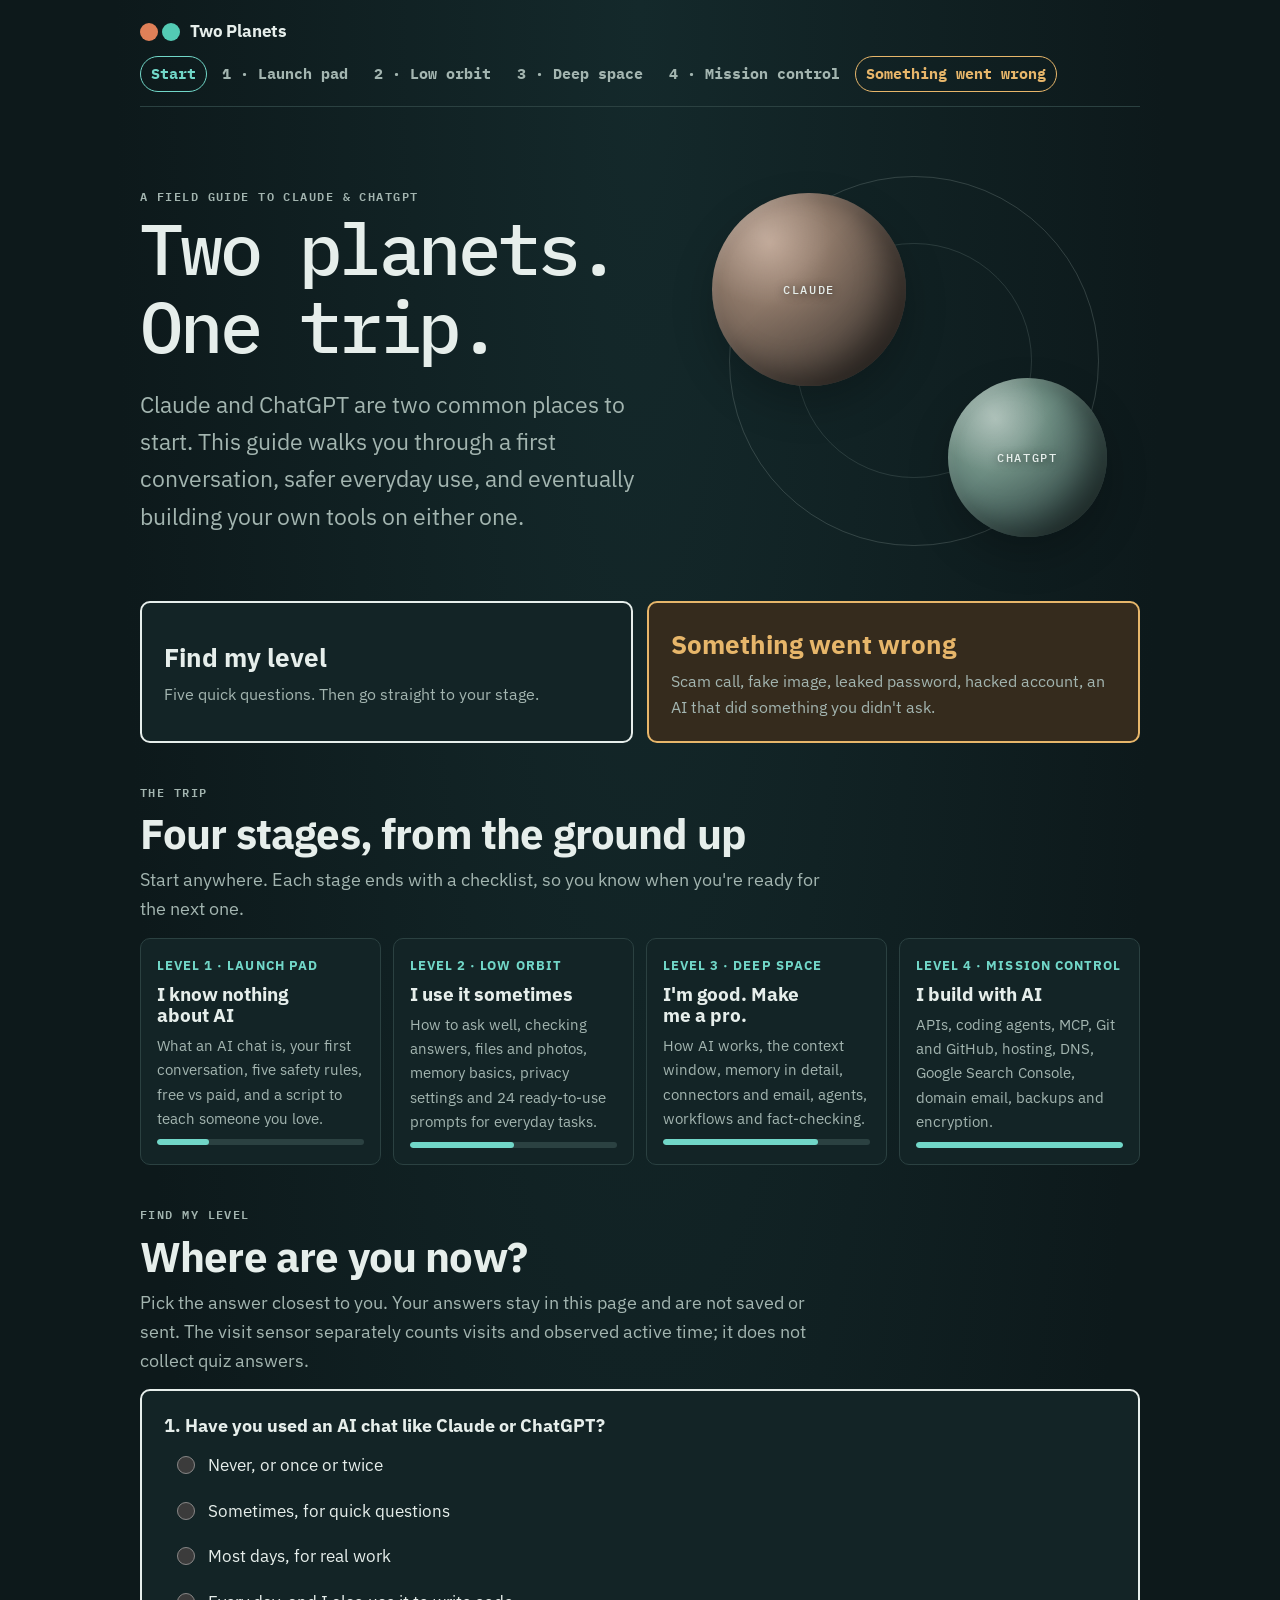
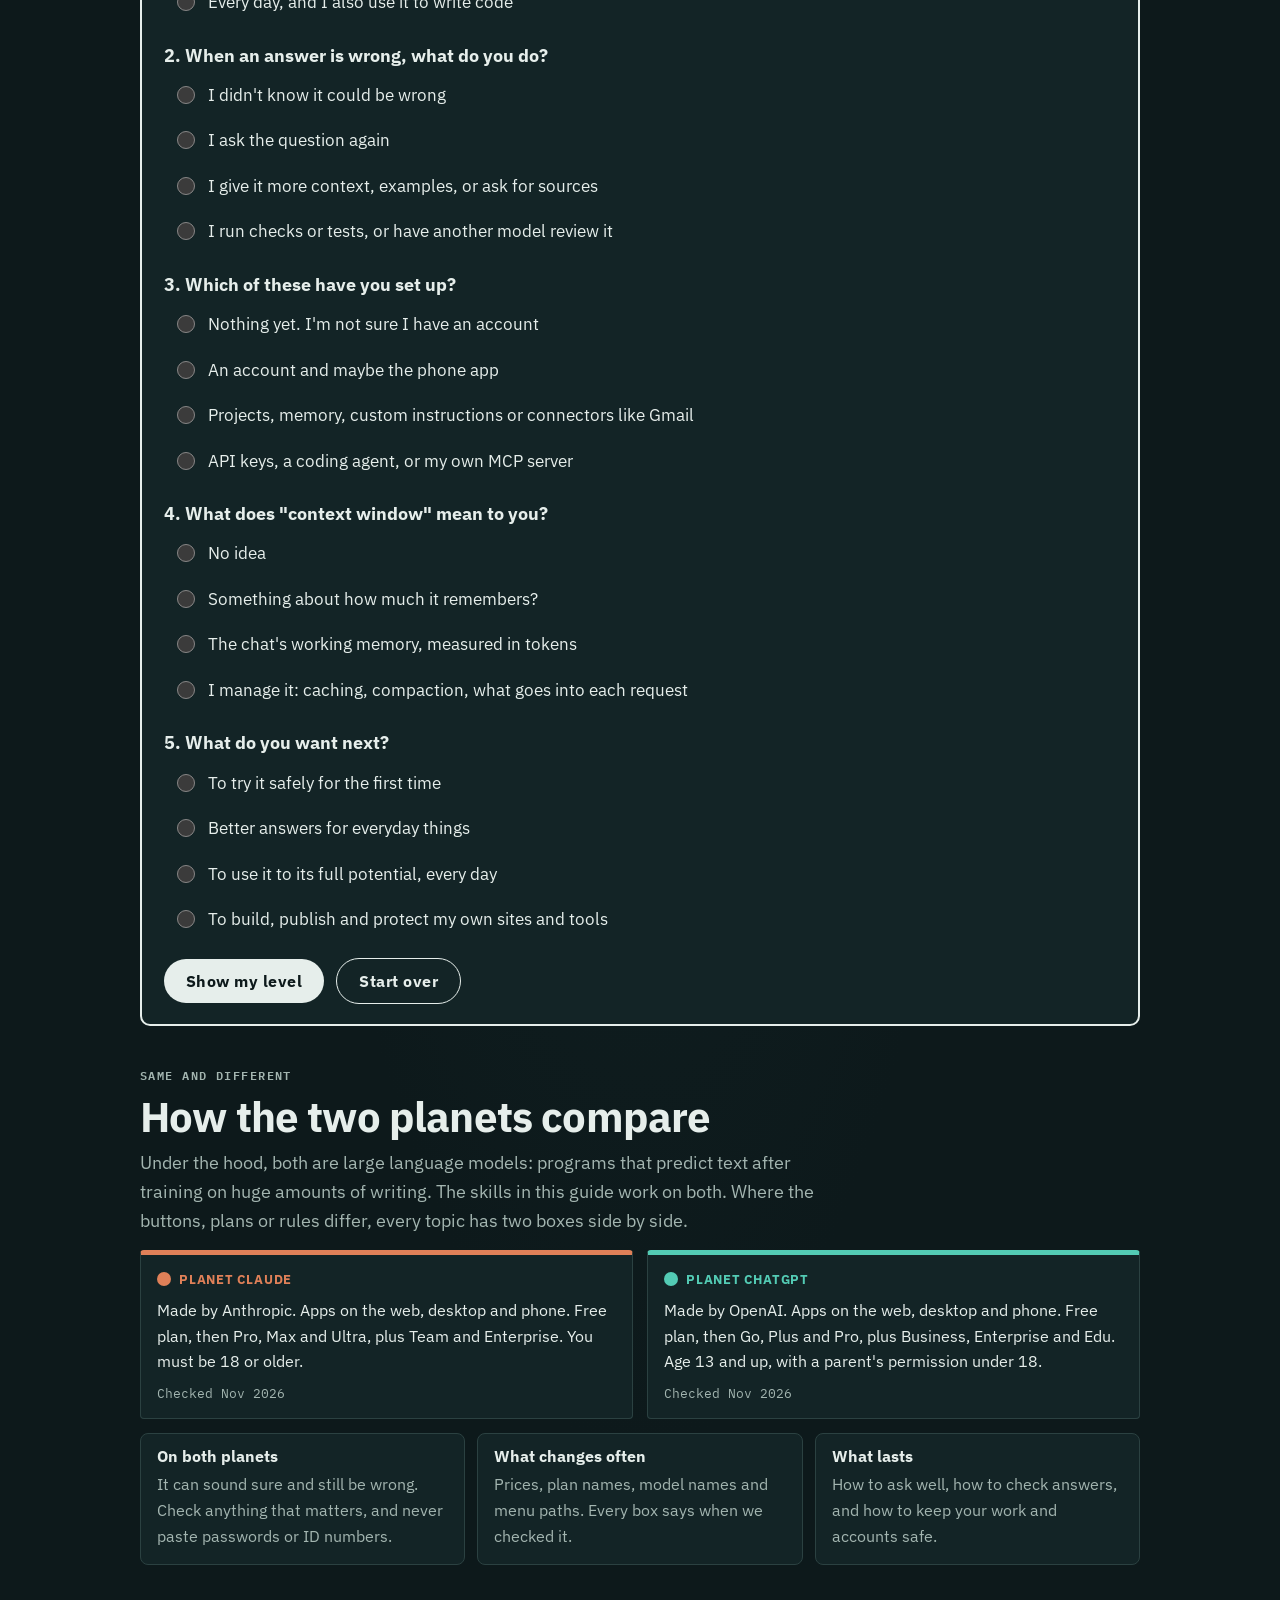
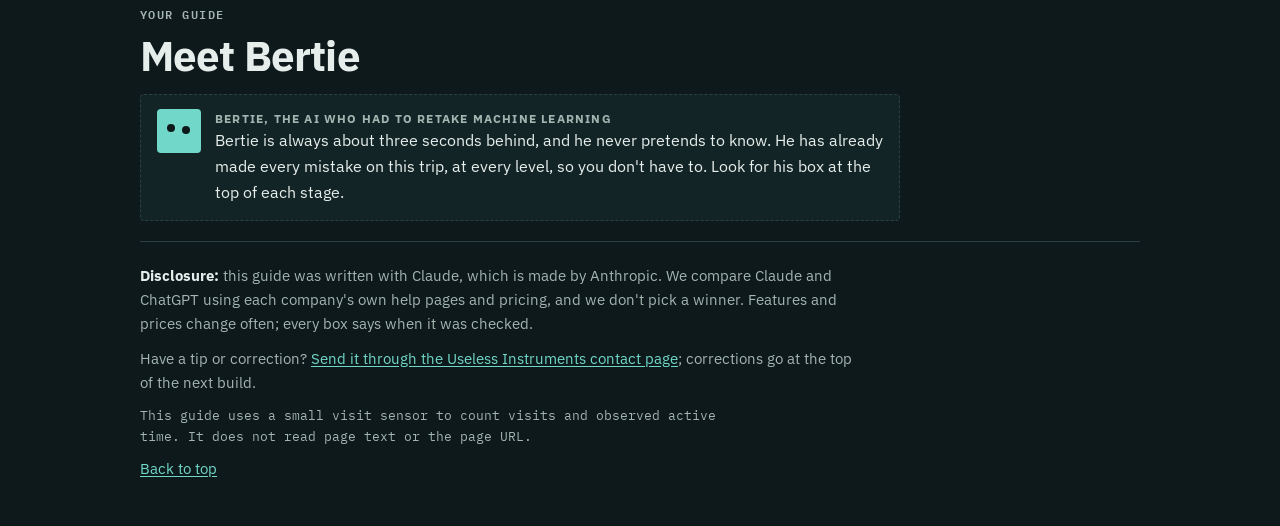
==== index.html @ 4b5ba9e8 "Refine Two Planets hero illustration" ====
<!doctype html>
<html lang="en">
<head>
<meta charset="utf-8">
<meta name="viewport" content="width=device-width,initial-scale=1,viewport-fit=cover">
<meta name="description" content="A calm, practical field guide to using Claude and ChatGPT safely, from your first conversation to building with AI.">
<title>Two Planets</title>

<link rel="preconnect" href="https://fonts.googleapis.com">
<link rel="stylesheet" href="https://fonts.googleapis.com/css2?family=IBM+Plex+Mono:wght@400;500;600;700&family=IBM+Plex+Sans:wght@400;500;600;700&display=swap">
<link rel="stylesheet" href="guide.css">
<style>
/* Hub: the two planets as the hero, then the quiz, the four stages and the help door. */
.sky{position:relative;display:grid;grid-template-columns:minmax(0,1.15fr) minmax(0,1fr);gap:28px;align-items:center;padding-block:44px 30px}
.sky h1{font-family:var(--font-mono);font-size:clamp(38px,7vw,72px);font-weight:500;letter-spacing:-.045em;line-height:1.08}
.sky .sub{font-size:clamp(19px,2.4vw,23px);color:var(--muted);max-width:44ch;margin-top:16px}
.sky .lede{display:grid;gap:4px}
.orbit{position:relative;aspect-ratio:1/1;max-width:420px;width:100%;justify-self:center}
.orbit .ring{position:absolute;inset:6%;border:1px solid color-mix(in srgb,var(--muted) 24%,transparent);border-radius:50%}
.orbit .ring.r2{inset:22%;border-color:color-mix(in srgb,var(--muted) 18%,transparent)}
.orbit .pl{position:absolute;border-radius:50%;display:grid;place-items:center;overflow:hidden;isolation:isolate;text-align:center;font-family:var(--font-mono);font-weight:500;font-size:clamp(10px,1.2vw,12px);letter-spacing:.14em;text-transform:uppercase;color:var(--ink);padding:8px;box-shadow:inset -18px -12px 30px rgba(0,0,0,.38),inset 2px 2px 9px rgba(255,255,255,.1),0 18px 42px rgba(0,0,0,.22)}
.orbit .pl::before{content:"";position:absolute;z-index:0;inset:0;border-radius:inherit;pointer-events:none;background:radial-gradient(ellipse at 27% 22%,rgba(255,255,255,.18),transparent 34%),linear-gradient(135deg,transparent 42%,rgba(0,0,0,.28) 100%)}
.orbit .pl.c{width:46%;aspect-ratio:1/1;left:2%;top:10%;background:radial-gradient(circle at 30% 26%,#b69a87 0,#8a7566 34%,#5d5148 72%,#393531 100%)}
.orbit .pl.g{width:38%;aspect-ratio:1/1;right:4%;bottom:8%;background:radial-gradient(circle at 30% 26%,#9eb5ac 0,#6d8d82 34%,#46625e 72%,#2b3b3b 100%)}
.orbit .pl span{position:relative;z-index:1;text-shadow:0 1px 8px rgba(0,0,0,.65)}
@media (max-width:760px){.sky{grid-template-columns:1fr}.orbit{max-width:300px}}

.doors{display:grid;grid-template-columns:repeat(2,minmax(0,1fr));gap:14px}
.door{display:grid;gap:4px;text-decoration:none;color:var(--ink);background:var(--surface);border:2px solid var(--ink);border-radius:10px;padding:20px 22px;min-height:118px;align-content:center}
.door span{font-family:var(--font-display);font-weight:700;font-size:clamp(20px,2.8vw,26px)}
.door small{font-size:16px;color:var(--muted)}
.door.sosd{border-color:var(--warn);background:var(--warn-soft)}
.door.sosd span{color:var(--warn)}
.door:hover{outline:3px solid var(--accent);outline-offset:2px}
@media (max-width:620px){.doors{grid-template-columns:1fr}}

.band{padding-block:40px 14px;display:grid;gap:8px}
.band h2{font-size:clamp(28px,4.2vw,42px);letter-spacing:-.02em}
.band p{max-width:62ch;color:var(--muted)}

.stages{display:grid;grid-template-columns:repeat(4,minmax(0,1fr));gap:12px;list-style:none;margin:0;padding:0}
.stages a{display:grid;gap:8px;height:100%;text-decoration:none;color:var(--ink);background:var(--surface);border:1.5px solid var(--line);border-radius:10px;padding:16px;align-content:start}
.stages a:hover{border-color:var(--ink)}
.stages .n{font-family:var(--font-display);font-weight:800;font-size:13px;letter-spacing:.08em;text-transform:uppercase;color:var(--accent)}
.stages h3{font-size:19px}
.stages p{font-size:15px;color:var(--muted)}
.stages .alt{position:relative;height:6px;border-radius:3px;background:var(--line);overflow:hidden}
.stages .alt i{position:absolute;inset:0 auto 0 0;background:var(--accent);border-radius:3px}
@media (max-width:900px){.stages{grid-template-columns:repeat(2,minmax(0,1fr))}}
@media (max-width:520px){.stages{grid-template-columns:1fr}}

.quiz{background:var(--surface);border:2px solid var(--ink);border-radius:10px;padding:20px 22px;display:grid;gap:18px}
.quiz fieldset{border:0;margin:0;padding:0;display:grid;gap:6px}
.quiz legend{font-weight:700;font-size:18px;margin-bottom:6px;padding:0}
.quiz label{display:flex;gap:10px;align-items:flex-start;padding:6px 8px;border-radius:6px;cursor:pointer;font-size:17px}
.quiz label:hover{background:var(--accent-soft)}
.quiz input{width:18px;height:18px;margin-top:4px;flex:none;accent-color:var(--accent)}
.quiz-actions{display:flex;flex-wrap:wrap;gap:12px;align-items:center}
.btn{font:700 16px var(--font-display);letter-spacing:.03em;background:var(--ink);color:var(--bg);border:0;border-radius:999px;padding:12px 22px;cursor:pointer}
.btn.ghost{background:transparent;color:var(--ink);border:1.5px solid var(--ink)}
.result{border-left:6px solid var(--accent);background:var(--accent-soft);padding:14px 16px;font-size:18px}
.result a{font-weight:700}

.same{display:grid;grid-template-columns:repeat(3,minmax(0,1fr));gap:12px}
.same > div{background:var(--surface);border:1px solid var(--line);border-radius:8px;padding:14px 16px;min-width:0}
.same h3{font-size:16px;margin-bottom:6px}
.same p{font-size:16px;color:var(--muted)}
@media (max-width:820px){.same{grid-template-columns:1fr}}
</style>

<style>:root{padding-top:env(safe-area-inset-top,0px);padding-bottom:env(safe-area-inset-bottom,0px)}</style>
</head>
<body>
<div class="wrap" id="top">
  <nav class="topnav" aria-label="Guide sections">
    <a class="brand" href="index.html"><span class="orbs" aria-hidden="true"><i></i><i></i></span><b>Two Planets</b></a>
    <ul>
      <li><a href="index.html" aria-current="page">Start</a></li>
      <li><a href="level1.html">1 · Launch pad</a></li>
      <li><a href="level2.html">2 · Low orbit</a></li>
      <li><a href="level3.html">3 · Deep space</a></li>
      <li><a href="level4.html">4 · Mission control</a></li>
      <li><a class="sos" href="help.html">Something went wrong</a></li>
    </ul>
  </nav>

  <header class="sky">
    <div class="lede">
      <p class="eyebrow">A field guide to Claude &amp; ChatGPT</p>
      <h1>Two planets. One trip.</h1>
      <p class="sub">Claude and ChatGPT are two common places to start. This guide walks you through a first conversation, safer everyday use, and eventually building your own tools on either one.</p>
    </div>
    <div class="orbit" aria-hidden="true">
      <div class="ring"></div><div class="ring r2"></div>
      <div class="pl c"><span>Claude</span></div>
      <div class="pl g"><span>ChatGPT</span></div>
    </div>
  </header>

  <nav class="doors" aria-label="Choose where to start">
    <a class="door" href="#quiz"><span>Find my level</span><small>Five quick questions. Then go straight to your stage.</small></a>
    <a class="door sosd" href="help.html"><span>Something went wrong</span><small>Scam call, fake image, leaked password, hacked account, an AI that did something you didn't ask.</small></a>
  </nav>

  <div class="band">
    <p class="eyebrow">The trip</p>
    <h2>Four stages, from the ground up</h2>
    <p>Start anywhere. Each stage ends with a checklist, so you know when you're ready for the next one.</p>
  </div>
  <ol class="stages">
    <li><a href="level1.html"><span class="n">Level 1 · Launch pad</span><h3>I know nothing about AI</h3><p>What an AI chat is, your first conversation, five safety rules, free vs paid, and a script to teach someone you love.</p><span class="alt"><i style="width:25%"></i></span></a></li>
    <li><a href="level2.html"><span class="n">Level 2 · Low orbit</span><h3>I use it sometimes</h3><p>How to ask well, checking answers, files and photos, memory basics, privacy settings and 24 ready-to-use prompts for everyday tasks.</p><span class="alt"><i style="width:50%"></i></span></a></li>
    <li><a href="level3.html"><span class="n">Level 3 · Deep space</span><h3>I'm good. Make me a pro.</h3><p>How AI works, the context window, memory in detail, connectors and email, agents, workflows and fact-checking.</p><span class="alt"><i style="width:75%"></i></span></a></li>
    <li><a href="level4.html"><span class="n">Level 4 · Mission control</span><h3>I build with AI</h3><p>APIs, coding agents, MCP, Git and GitHub, hosting, DNS, Google Search Console, domain email, backups and encryption.</p><span class="alt"><i style="width:100%"></i></span></a></li>
  </ol>

  <section class="band" id="quiz" style="scroll-margin-top:12px">
    <p class="eyebrow">Find my level</p>
    <h2>Where are you now?</h2>
    <p>Pick the answer closest to you. Your answers stay in this page and are not saved or sent. The visit sensor separately counts visits and observed active time; it does not collect quiz answers.</p>
  </section>
  <form class="quiz" id="quizForm">
    <fieldset>
      <legend>1. Have you used an AI chat like Claude or ChatGPT?</legend>
      <label><input type="radio" name="q1" id="q1a" value="0"><span>Never, or once or twice</span></label>
      <label><input type="radio" name="q1" id="q1b" value="1"><span>Sometimes, for quick questions</span></label>
      <label><input type="radio" name="q1" id="q1c" value="2"><span>Most days, for real work</span></label>
      <label><input type="radio" name="q1" id="q1d" value="3"><span>Every day, and I also use it to write code</span></label>
    </fieldset>
    <fieldset>
      <legend>2. When an answer is wrong, what do you do?</legend>
      <label><input type="radio" name="q2" id="q2a" value="0"><span>I didn't know it could be wrong</span></label>
      <label><input type="radio" name="q2" id="q2b" value="1"><span>I ask the question again</span></label>
      <label><input type="radio" name="q2" id="q2c" value="2"><span>I give it more context, examples, or ask for sources</span></label>
      <label><input type="radio" name="q2" id="q2d" value="3"><span>I run checks or tests, or have another model review it</span></label>
    </fieldset>
    <fieldset>
      <legend>3. Which of these have you set up?</legend>
      <label><input type="radio" name="q3" id="q3a" value="0"><span>Nothing yet. I'm not sure I have an account</span></label>
      <label><input type="radio" name="q3" id="q3b" value="1"><span>An account and maybe the phone app</span></label>
      <label><input type="radio" name="q3" id="q3c" value="2"><span>Projects, memory, custom instructions or connectors like Gmail</span></label>
      <label><input type="radio" name="q3" id="q3d" value="3"><span>API keys, a coding agent, or my own MCP server</span></label>
    </fieldset>
    <fieldset>
      <legend>4. What does "context window" mean to you?</legend>
      <label><input type="radio" name="q4" id="q4a" value="0"><span>No idea</span></label>
      <label><input type="radio" name="q4" id="q4b" value="1"><span>Something about how much it remembers?</span></label>
      <label><input type="radio" name="q4" id="q4c" value="2"><span>The chat's working memory, measured in tokens</span></label>
      <label><input type="radio" name="q4" id="q4d" value="3"><span>I manage it: caching, compaction, what goes into each request</span></label>
    </fieldset>
    <fieldset>
      <legend>5. What do you want next?</legend>
      <label><input type="radio" name="q5" id="q5a" value="0"><span>To try it safely for the first time</span></label>
      <label><input type="radio" name="q5" id="q5b" value="1"><span>Better answers for everyday things</span></label>
      <label><input type="radio" name="q5" id="q5c" value="2"><span>To use it to its full potential, every day</span></label>
      <label><input type="radio" name="q5" id="q5d" value="3"><span>To build, publish and protect my own sites and tools</span></label>
    </fieldset>
    <div class="quiz-actions">
      <button class="btn" type="submit" id="quizGo">Show my level</button>
      <button class="btn ghost" type="reset" id="quizReset">Start over</button>
    </div>
    <div class="result" id="quizResult" hidden></div>
  </form>

  <div class="band">
    <p class="eyebrow">Same and different</p>
    <h2>How the two planets compare</h2>
    <p>Under the hood, both are large language models: programs that predict text after training on huge amounts of writing. The skills in this guide work on both. Where the buttons, plans or rules differ, every topic has two boxes side by side.</p>
  </div>
  <div class="planets">
    <div class="planet claude"><b>Planet Claude</b><p>Made by Anthropic. Apps on the web, desktop and phone. Free plan, then Pro, Max and Ultra, plus Team and Enterprise. You must be 18 or older.</p><p class="checked">Checked Nov 2026</p></div>
    <div class="planet gpt"><b>Planet ChatGPT</b><p>Made by OpenAI. Apps on the web, desktop and phone. Free plan, then Go, Plus and Pro, plus Business, Enterprise and Edu. Age 13 and up, with a parent's permission under 18.</p><p class="checked">Checked Nov 2026</p></div>
  </div>
  <div class="same" style="margin-top:14px">
    <div><h3>On both planets</h3><p>It can sound sure and still be wrong. Check anything that matters, and never paste passwords or ID numbers.</p></div>
    <div><h3>What changes often</h3><p>Prices, plan names, model names and menu paths. Every box says when we checked it.</p></div>
    <div><h3>What lasts</h3><p>How to ask well, how to check answers, and how to keep your work and accounts safe.</p></div>
  </div>

  <div class="band">
    <p class="eyebrow">Your guide</p>
    <h2>Meet Bertie</h2>
  </div>
  <aside class="bertie">
    <span class="face" aria-hidden="true"></span>
    <div><p><b>Bertie, the AI who had to retake Machine Learning</b>Bertie is always about three seconds behind, and he never pretends to know. He has already made every mistake on this trip, at every level, so you don't have to. Look for his box at the top of each stage.</p></div>
  </aside>

  <footer>
    <p><strong>Disclosure:</strong> this guide was written with Claude, which is made by Anthropic. We compare Claude and ChatGPT using each company's own help pages and pricing, and we don't pick a winner. Features and prices change often; every box says when it was checked.</p>
    <p>Have a tip or correction? <a href="https://uselessinstruments.com/#contact">Send it through the Useless Instruments contact page</a>; corrections go at the top of the next build.</p>
    <p class="tracking-note">This guide uses a small visit sensor to count visits and observed active time. It does not read page text or the page URL.</p>
    <p><a href="#top">Back to top</a></p>
  </footer>
</div>

<script>
(function(){
  var form=document.getElementById('quizForm');
  var out=document.getElementById('quizResult');
  var levels=[
    {n:1,href:'level1.html',name:'Launch pad',why:'Start with what an AI chat is, your first conversation and the five safety rules.'},
    {n:2,href:'level2.html',name:'Low orbit',why:'You have the basics. Next: asking well, checking answers and using files, memory and projects.'},
    {n:3,href:'level3.html',name:'Deep space',why:'You use it for real work. Next: how it works inside, memory in detail, connectors, agents and workflows.'},
    {n:4,href:'level4.html',name:'Mission control',why:'You build things. Next: APIs, coding agents, Git, hosting, DNS, email, backups and encryption.'}
  ];
  form.addEventListener('submit',function(e){
    e.preventDefault();
    var total=0,answered=0;
    for(var i=1;i<=5;i++){
      var c=form.querySelector('input[name="q'+i+'"]:checked');
      if(c){total+=Number(c.value);answered++;}
    }
    if(answered<3){
      out.hidden=false;
      out.textContent='Answer at least three questions so the result means something.';
      return;
    }
    var avg=total/answered;
    var idx=avg<0.75?0:avg<1.6?1:avg<2.4?2:3;
    var L=levels[idx];
    out.hidden=false;
    out.innerHTML='Your stage: <strong>Level '+L.n+' · '+L.name+'</strong>. '+L.why+' <a href="'+L.href+'">Go to Level '+L.n+' →</a>';
  });
  form.addEventListener('reset',function(){out.hidden=true;out.textContent='';});
})();
</script>

<script defer src="visit-sensor.js"></script>
</body>
</html>
---- guide.css ----
/* Two Planets — AI Survival Guide. Layout: a travel guide between two worlds. Each level is a stage of the trip
   (Launch pad, Low orbit, Deep space, Mission control). One reading column; every topic uses the same parts. */
:root{color-scheme:dark;
  --bg:#0d191b;
  --surface:#132426;
  --ink:#e6eeeb;
  --muted:#a3b5b0;
  --line:#2b4141;
  --accent:#71d7c8;        /* navigation ink, star-chart blue */
  --accent-soft:#183b3a;
  --claude:#df8058;        /* Planet Claude: clay */
  --claude-soft:#38231e;
  --gpt:#53cbb4;           /* Planet ChatGPT: green */
  --gpt-soft:#173a35;
  --warn:#e7b66a;
  --warn-soft:#352b1d;
  --ok:#83d7a4;
  --code-bg:#101e20;
  --font-display:"IBM Plex Sans","Segoe UI",Roboto,Helvetica,Arial,sans-serif;
  --font-body:"IBM Plex Sans","Segoe UI",Roboto,Helvetica,Arial,sans-serif;
  --font-mono:"IBM Plex Mono",ui-monospace,Menlo,Consolas,monospace;
}
@media (prefers-color-scheme: dark){:root:not([data-theme="light"]){
  --bg:#0d191b;--surface:#132426;--ink:#e6eeeb;--muted:#a3b5b0;--line:#2b4141;
  --accent:#71d7c8;--accent-soft:#183b3a;--claude:#df8058;--claude-soft:#38231e;
  --gpt:#53cbb4;--gpt-soft:#173a35;--warn:#e7b66a;--warn-soft:#352b1d;--ok:#83d7a4;--code-bg:#101e20;color-scheme:dark}}
:root[data-theme="dark"]{
  --bg:#0c1020;--surface:#151b31;--ink:#e8ebf7;--muted:#a3abc6;--line:#2a3352;
  --accent:#9aa8ff;--accent-soft:#1d2546;--claude:#f0956c;--claude-soft:#33201a;
  --gpt:#5fd1a8;--gpt-soft:#12302a;--warn:#e9b65c;--warn-soft:#2d2414;--ok:#7fc890;--code-bg:#0f1428;color-scheme:dark}

*{box-sizing:border-box}
html{scroll-behavior:smooth}
@media (prefers-reduced-motion:reduce){html{scroll-behavior:auto}*{animation:none!important;transition:none!important}}
body{margin:0;background:var(--bg);color:var(--ink);font-family:var(--font-body);font-size:18px;line-height:1.62;
  padding-left:max(16px,env(safe-area-inset-left,0px));padding-right:max(16px,env(safe-area-inset-right,0px))}
.wrap{max-width:1000px;margin:0 auto}
h1,h2,h3,h4{font-family:var(--font-display);line-height:1.12;text-wrap:balance;margin:0;font-weight:700}
p{margin:0}
a{color:var(--accent);text-underline-offset:2px}
:focus-visible{outline:3px solid var(--accent);outline-offset:2px}
strong{font-weight:700}
.eyebrow{font-family:var(--font-display);font-weight:600;font-size:12px;letter-spacing:.12em;text-transform:uppercase;color:var(--muted)}
.mono,code,kbd{font-family:var(--font-mono);font-size:.88em}
code{background:var(--code-bg);padding:1px 5px;border-radius:3px;word-break:break-word}
kbd{border:1px solid var(--line);border-bottom-width:2px;padding:0 5px;border-radius:3px;background:var(--surface)}

/* Top navigation between pages */
.topnav{display:flex;flex-wrap:wrap;align-items:center;justify-content:space-between;gap:10px 20px;padding-block:18px 14px;border-bottom:2px solid var(--ink)}
.brand{display:flex;align-items:center;gap:10px;text-decoration:none;color:var(--ink)}
.brand .orbs{display:flex;gap:4px}
.brand .orbs i{width:18px;height:18px;border-radius:50%;display:block}
.brand .orbs i:first-child{background:var(--claude)}
.brand .orbs i:last-child{background:var(--gpt)}
.brand b{font-family:var(--font-display);font-size:17px;font-weight:700;letter-spacing:-.01em}
.topnav ul{display:flex;flex-wrap:wrap;gap:4px;list-style:none;margin:0;padding:0}
.topnav ul a{display:block;padding:5px 10px;font-size:15px;font-weight:700;text-decoration:none;color:var(--muted);border:1.5px solid transparent;border-radius:999px}
.topnav ul a:hover{color:var(--ink);border-color:var(--line)}
.topnav ul a[aria-current="page"]{color:var(--ink);border-color:var(--ink)}
.topnav ul a.sos{color:var(--warn);border-color:var(--warn)}

/* Level hero */
.lvl-hero{padding-block:40px 26px;display:grid;gap:16px}
.lvl-hero .stage{display:flex;align-items:center;gap:12px}
.lvl-hero .num{font-family:var(--font-display);font-weight:700;font-size:15px;border:2px solid var(--ink);border-radius:999px;padding:3px 12px}
.lvl-hero h1{font-family:var(--font-mono);font-size:clamp(32px,5.6vw,54px);font-weight:500;letter-spacing:-.045em;max-width:22ch}
.lvl-hero .sub{font-size:clamp(19px,2.3vw,22px);color:var(--muted);max-width:60ch}
.who{display:grid;grid-template-columns:repeat(2,minmax(0,1fr));gap:12px 24px;max-width:820px;font-size:16px}
.who div{border-top:2px solid var(--line);padding-top:8px;min-width:0}
.who b{display:block;font-family:var(--font-display);font-size:12px;letter-spacing:.1em;text-transform:uppercase;color:var(--muted);margin-bottom:2px}
@media (max-width:620px){.who{grid-template-columns:1fr}}

/* Contents */
.toc{display:flex;flex-wrap:wrap;gap:8px;list-style:none;margin:0;padding:6px 0 28px}
.toc a{display:block;padding:6px 12px;border:1.5px solid var(--line);border-radius:6px;text-decoration:none;color:var(--ink);font-weight:700;font-size:15px;background:var(--surface)}
.toc a:hover{border-color:var(--accent)}

/* Lecture prose (for professor-style explanations) */
.lecture{display:grid;gap:14px;max-width:68ch;font-size:18px}
.lecture h3{font-size:20px;margin-top:10px}
.lecture ul,.lecture ol{margin:0;padding-left:1.2em;display:grid;gap:6px}

/* Topic format */
.topic{padding-block:36px;border-top:1px solid var(--line);scroll-margin-top:12px;display:grid;gap:18px}
.topic > header{display:grid;gap:6px}
.topic h2{font-size:clamp(26px,3.6vw,36px);letter-spacing:-.015em}
.first{background:var(--accent-soft);border-left:6px solid var(--accent);padding:12px 16px;font-size:19px;font-weight:700;max-width:68ch}
.first b{font-family:var(--font-display);text-transform:uppercase;letter-spacing:.08em;font-size:12px;color:var(--accent);display:block;margin-bottom:2px}
.fmt{display:grid;grid-template-columns:repeat(2,minmax(0,1fr));gap:18px 34px}
.fmt > div{min-width:0}
.fmt h3{font-family:var(--font-display);font-size:13px;font-weight:700;text-transform:uppercase;letter-spacing:.09em;color:var(--muted);margin-bottom:8px;padding-bottom:5px;border-bottom:1px solid var(--line)}
.fmt ul,.fmt ol{margin:0;padding-left:1.2em;font-size:17px;display:grid;gap:6px}
.fmt p{font-size:17px}
.fmt p + p{margin-top:8px}
.fmt .wide{grid-column:1/-1}
.watch{background:var(--warn-soft);border:1px solid var(--warn);padding:14px 16px;border-radius:4px}
.watch h3{color:var(--warn);border-bottom-color:var(--warn)}
@media (max-width:720px){.fmt{grid-template-columns:1fr}}

/* Two planets: side-by-side boxes */
.planets{display:grid;grid-template-columns:repeat(2,minmax(0,1fr));gap:14px}
.planet{border:1.5px solid var(--line);border-radius:6px;padding:14px 16px;background:var(--surface);min-width:0;display:grid;gap:8px;align-content:start}
.planet > b{display:flex;align-items:center;gap:8px;font-family:var(--font-display);font-size:13px;letter-spacing:.06em;text-transform:uppercase}
.planet > b::before{content:"";width:14px;height:14px;border-radius:50%;flex:none}
.planet.claude{border-top:5px solid var(--claude)}
.planet.claude > b{color:var(--claude)}
.planet.claude > b::before{background:var(--claude)}
.planet.gpt{border-top:5px solid var(--gpt)}
.planet.gpt > b{color:var(--gpt)}
.planet.gpt > b::before{background:var(--gpt)}
.planet ul,.planet ol{margin:0;padding-left:1.15em;font-size:16px;display:grid;gap:5px}
.planet p{font-size:16px}
.planet .checked{font-size:13px;color:var(--muted)}
@media (max-width:720px){.planets{grid-template-columns:1fr}}

/* Bertie, the guide */
.bertie{display:grid;grid-template-columns:auto minmax(0,1fr);gap:14px;align-items:start;background:var(--surface);border:1.5px dashed var(--line);border-radius:8px;padding:14px 16px;max-width:760px}
.bertie .face{width:44px;height:44px;border-radius:12px;background:var(--ink);position:relative;flex:none}
.bertie .face::before,.bertie .face::after{content:"";position:absolute;top:15px;width:8px;height:8px;border-radius:50%;background:var(--bg)}
.bertie .face::before{left:10px}
.bertie .face::after{left:25px;top:17px}
.bertie p{font-size:16px}
.bertie p b{font-family:var(--font-display);font-size:12px;letter-spacing:.1em;text-transform:uppercase;display:block;color:var(--muted)}
.bertie .lesson{margin-top:6px;font-weight:700}

/* Recipe / prompt cards */
.prompts{display:grid;grid-template-columns:repeat(2,minmax(0,1fr));gap:12px}
.prompt{background:var(--surface);border:1px solid var(--line);border-radius:6px;padding:12px 14px;display:grid;gap:6px;min-width:0}
.prompt h4{font-family:var(--font-body);font-size:16px;font-weight:700}
.prompt blockquote{margin:0;font-family:var(--font-mono);font-size:14px;line-height:1.5;background:var(--code-bg);padding:10px 12px;border-radius:4px;white-space:pre-wrap;word-break:break-word}
@media (max-width:720px){.prompts{grid-template-columns:1fr}}

/* Myth vs fact */
.myths{display:grid;grid-template-columns:repeat(2,minmax(0,1fr));gap:12px}
.myth{border:1px solid var(--line);border-radius:6px;overflow:hidden;background:var(--surface);min-width:0}
.myth p{padding:10px 14px;font-size:16px}
.myth p:first-child{background:var(--warn-soft);font-weight:700}
.myth p:first-child::before{content:"Myth: ";font-family:var(--font-display);font-size:12px;letter-spacing:.08em;text-transform:uppercase;color:var(--warn)}
.myth p:last-child::before{content:"Fact: ";font-family:var(--font-display);font-size:12px;letter-spacing:.08em;text-transform:uppercase;color:var(--ok)}
@media (max-width:720px){.myths{grid-template-columns:1fr}}

/* Code */
pre.code{background:var(--code-bg);border:1px solid var(--line);border-radius:6px;padding:12px 14px;overflow-x:auto;font-family:var(--font-mono);font-size:14px;line-height:1.55;margin:0;max-width:100%}
pre.code code{background:none;padding:0}

/* Tables */
.tbl{overflow-x:auto;max-width:100%}
table{border-collapse:collapse;width:100%;font-size:16px}
th,td{text-align:left;padding:9px 10px;border-bottom:1px solid var(--line);vertical-align:top}
th{font-family:var(--font-display);font-weight:700;font-size:12px;text-transform:uppercase;letter-spacing:.07em;border-bottom:2px solid var(--ink)}
td.num{font-variant-numeric:tabular-nums;white-space:nowrap}

/* Checklist */
.chk-title{font-family:var(--font-display);font-weight:700;font-size:13px;text-transform:uppercase;letter-spacing:.09em;color:var(--muted)}
.check{list-style:none;margin:0;padding:0;display:grid;grid-template-columns:repeat(2,minmax(0,1fr));gap:0 24px}
.check label{display:flex;gap:10px;align-items:flex-start;padding:5px 6px;cursor:pointer;font-size:17px}
.check input{width:20px;height:20px;margin-top:3px;flex:none;accent-color:var(--ok)}
.check input:checked + span{color:var(--muted);text-decoration:line-through}
@media (max-width:640px){.check{grid-template-columns:1fr}}
.levelup{background:var(--surface);border:2px solid var(--ink);border-radius:8px;padding:18px 20px;display:grid;gap:12px;margin-block:30px}
.levelup h2{font-size:24px}

/* Glossary */
.gloss{display:grid;grid-template-columns:repeat(2,minmax(0,1fr));gap:0 30px;margin:0}
.gloss div{padding:9px 0;border-bottom:1px solid var(--line);min-width:0}
.gloss dt{font-weight:700}
.gloss dd{margin:0;color:var(--muted);font-size:16px}
@media (max-width:640px){.gloss{grid-template-columns:1fr}}

/* Sources */
.src{font-size:14px;color:var(--muted);border-top:1px dashed var(--line);padding-top:10px}
.tracking-note{font-size:13px;color:var(--muted);max-width:72ch}
.src a{word-break:break-word}

/* Next stage link */
.next{display:flex;flex-wrap:wrap;gap:12px;margin-block:30px}
.next a{flex:1 1 260px;display:grid;gap:2px;text-decoration:none;color:var(--ink);background:var(--surface);border:2px solid var(--ink);border-radius:8px;padding:16px 18px}
.next a span{font-family:var(--font-display);font-weight:700;font-size:20px}
.next a small{color:var(--muted);font-size:15px}
.next a:hover{outline:3px solid var(--accent);outline-offset:2px}

footer{border-top:2px solid var(--ink);padding-block:22px 44px;font-size:15px;color:var(--muted);display:grid;gap:10px;margin-top:20px}
footer p{max-width:80ch}
footer strong{color:var(--ink)}

/* Let grid children shrink so code blocks scroll inside instead of widening the page */
.topic > *, .lecture > *, .planet > *, .levelup > *, .fmt > div > *, .watch > *{min-width:0}
li{min-width:0}

/* AINet visual language: deep teal, quiet mint signals, editorial edges. */
body{background:radial-gradient(ellipse at 50% 0%,#14292b 0,var(--bg) 58%);}
.eyebrow,.mono,code,kbd,.topnav ul a,.planet .checked,.src,.tracking-note{font-family:var(--font-mono);}
.topnav{border-bottom:1px solid var(--line);}
.topnav ul a[aria-current="page"]{border-color:var(--accent);color:var(--accent);}
.topnav ul a.sos{color:var(--warn);border-color:var(--warn);}
.door,.quiz,.levelup,.topic,.planet,.prompt,.myth,.bertie,.stages a,.same>div,.next a{border-radius:4px;}
.door,.quiz,.levelup,.next a{border-color:var(--line);}
.door:hover,.stages a:hover{border-color:var(--accent);}
.btn{border-radius:4px;background:var(--accent);color:#09201d;}
.btn.ghost{color:var(--accent);border-color:var(--accent);}
.bertie .face{border-radius:4px;background:var(--accent);}
.bertie .face::before,.bertie .face::after{background:var(--bg);}
footer{border-top:1px solid var(--line);}
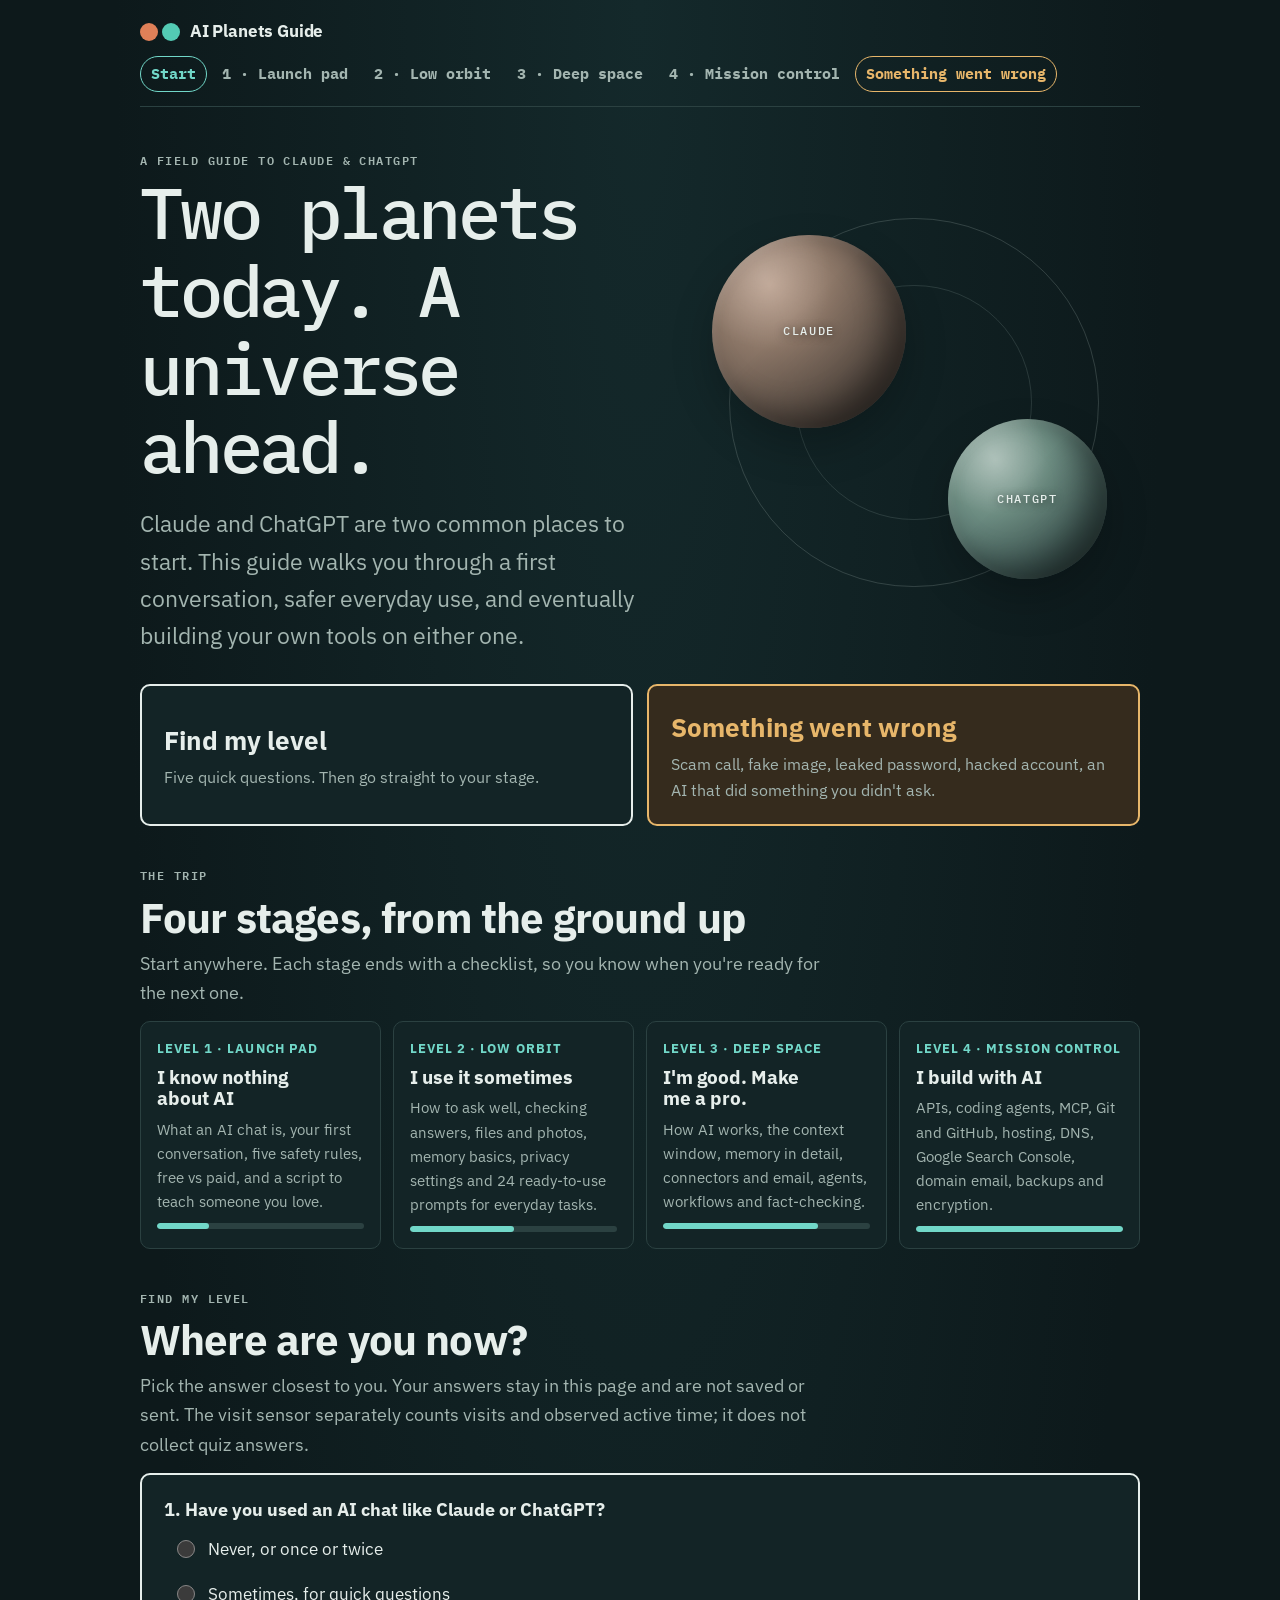
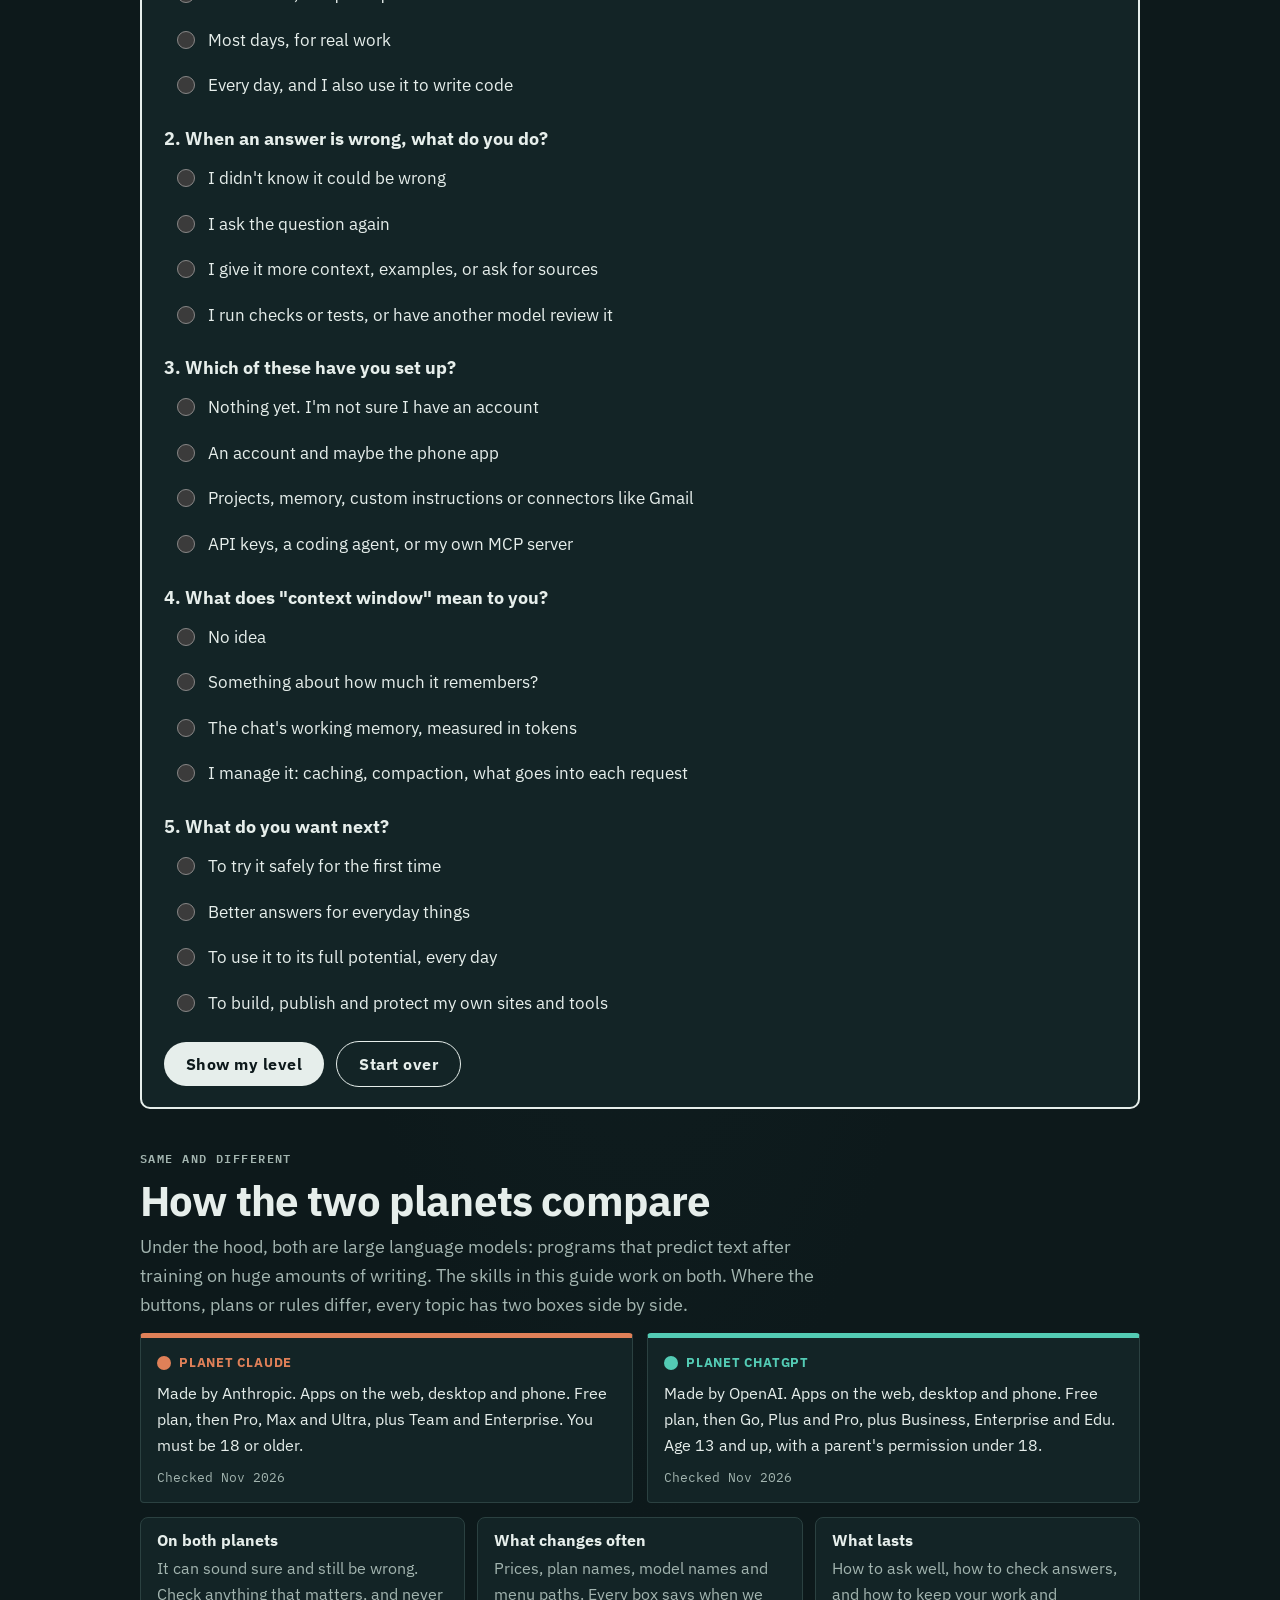
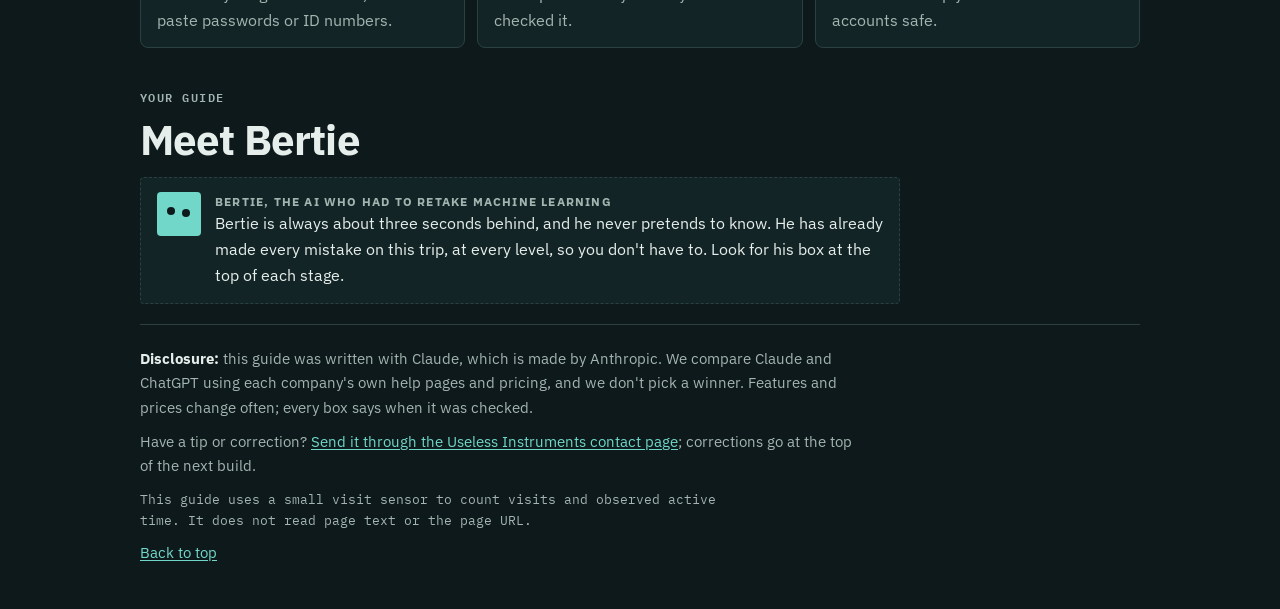
==== commit e00c7749: "Update guide branding to AI Planets Guide" ====
--- a/index.html
+++ b/index.html
@@ -4,7 +4,7 @@
 <meta charset="utf-8">
 <meta name="viewport" content="width=device-width,initial-scale=1,viewport-fit=cover">
 <meta name="description" content="A calm, practical field guide to using Claude and ChatGPT safely, from your first conversation to building with AI.">
-<title>Two Planets</title>
+<title>AI Planets Guide</title>
 
 <link rel="preconnect" href="https://fonts.googleapis.com">
 <link rel="stylesheet" href="https://fonts.googleapis.com/css2?family=IBM+Plex+Mono:wght@400;500;600;700&family=IBM+Plex+Sans:wght@400;500;600;700&display=swap">
@@ -73,7 +73,7 @@
 <body>
 <div class="wrap" id="top">
   <nav class="topnav" aria-label="Guide sections">
-    <a class="brand" href="index.html"><span class="orbs" aria-hidden="true"><i></i><i></i></span><b>Two Planets</b></a>
+    <a class="brand" href="index.html"><span class="orbs" aria-hidden="true"><i></i><i></i></span><b>AI Planets Guide</b></a>
     <ul>
       <li><a href="index.html" aria-current="page">Start</a></li>
       <li><a href="level1.html">1 · Launch pad</a></li>
@@ -87,7 +87,7 @@
   <header class="sky">
     <div class="lede">
       <p class="eyebrow">A field guide to Claude &amp; ChatGPT</p>
-      <h1>Two planets. One trip.</h1>
+      <h1>Two planets today. A universe ahead.</h1>
       <p class="sub">Claude and ChatGPT are two common places to start. This guide walks you through a first conversation, safer everyday use, and eventually building your own tools on either one.</p>
     </div>
     <div class="orbit" aria-hidden="true">
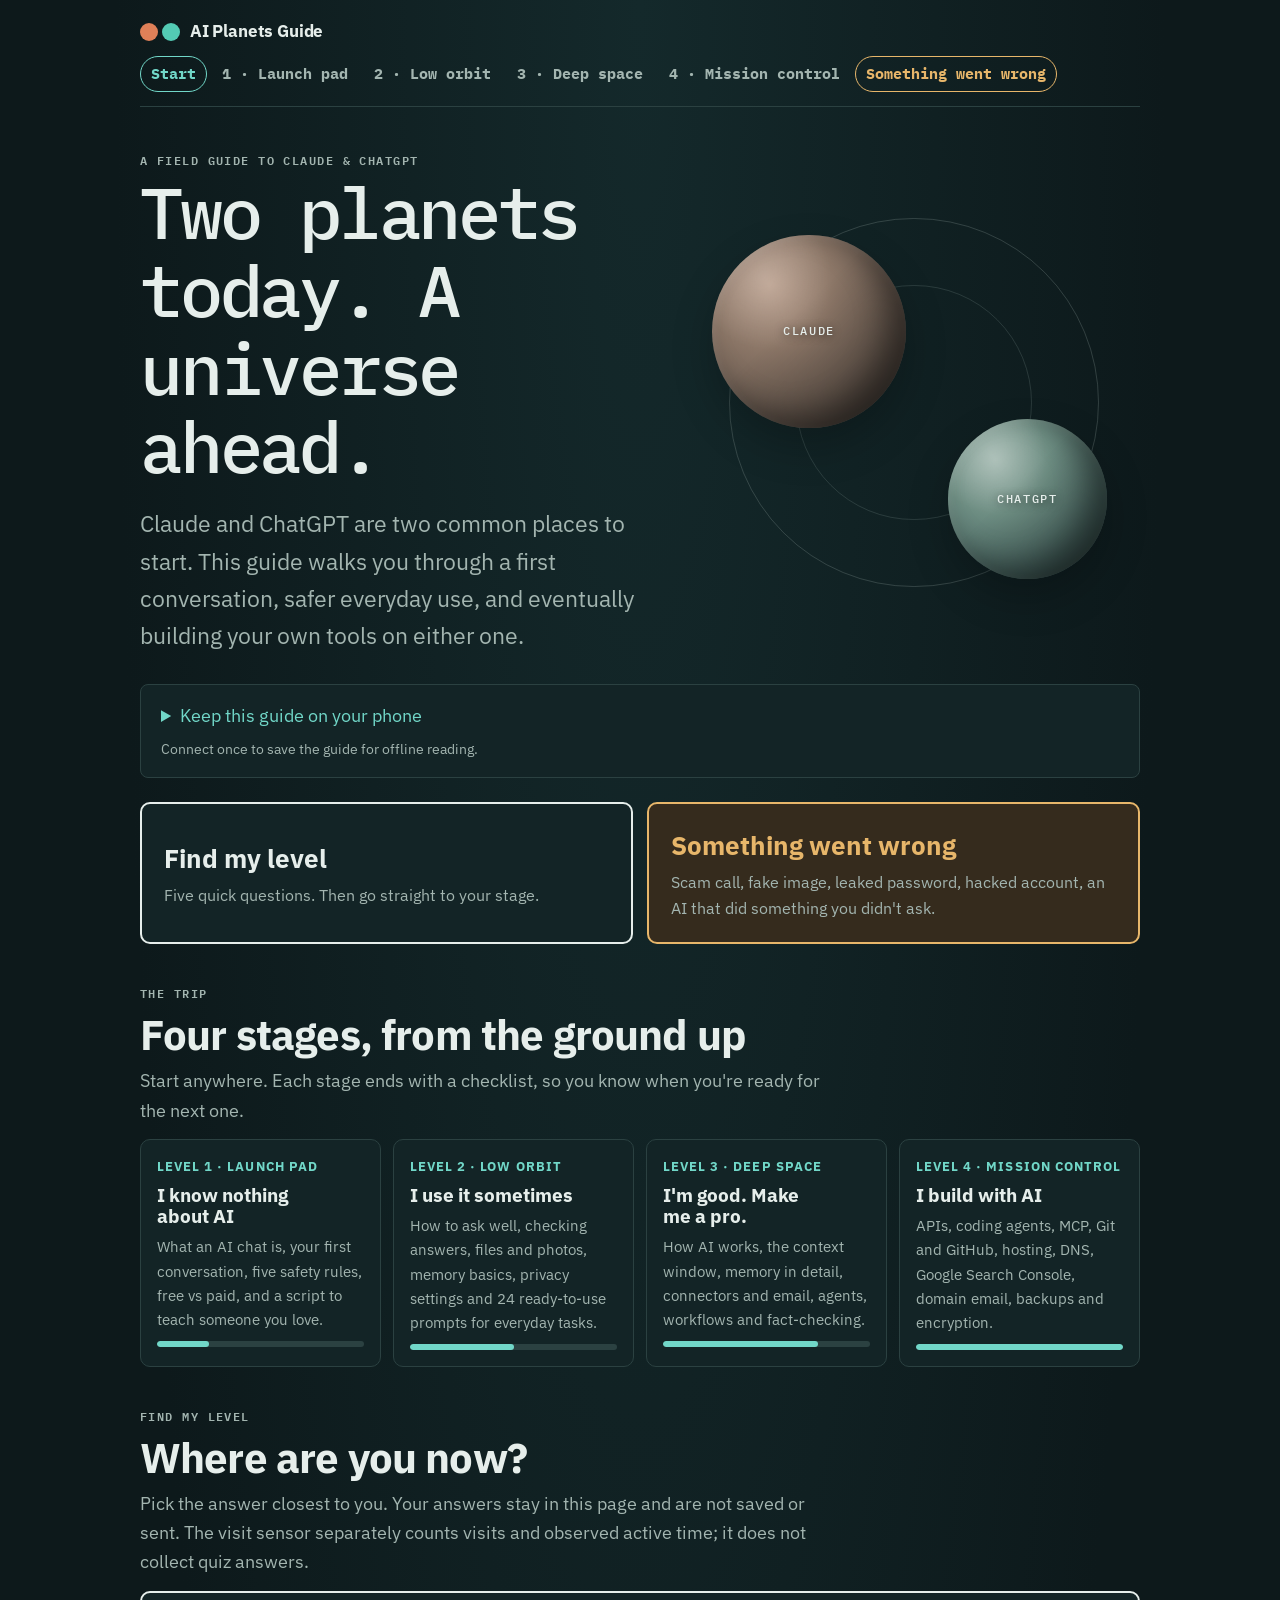
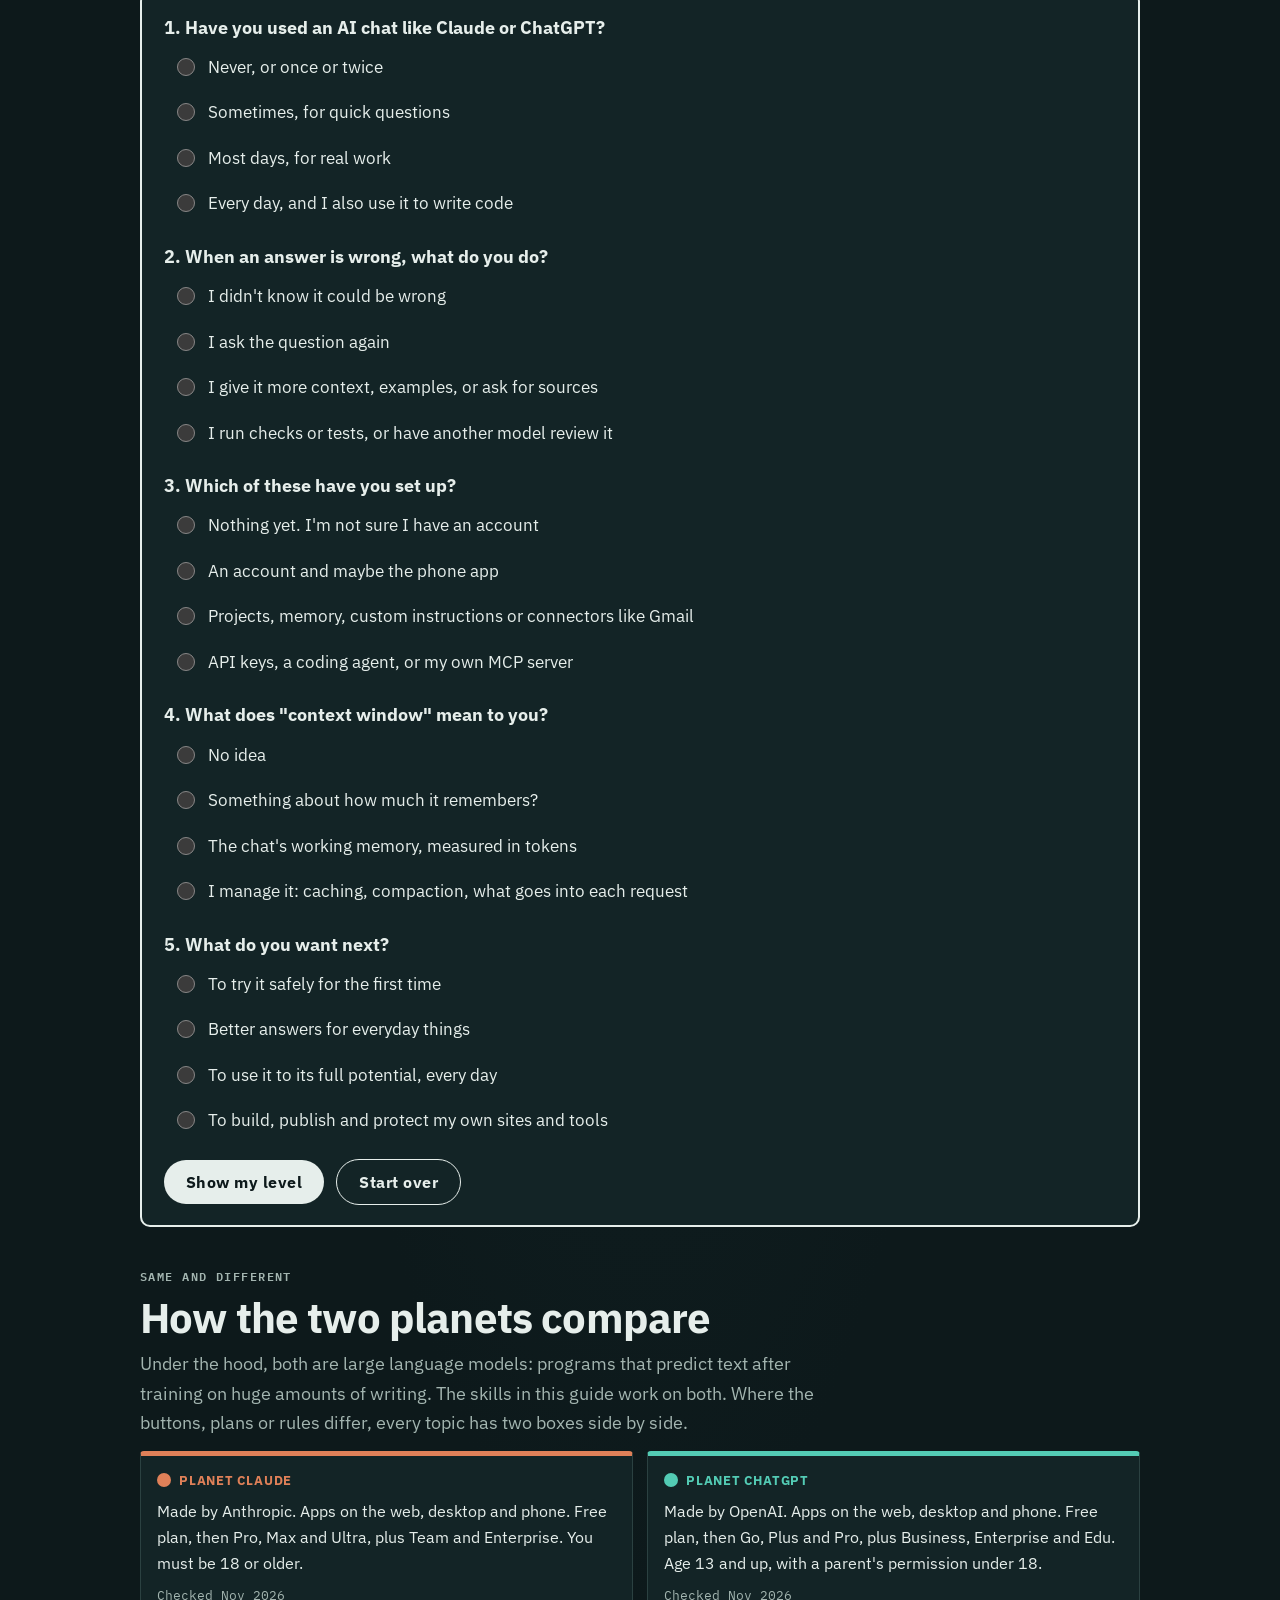
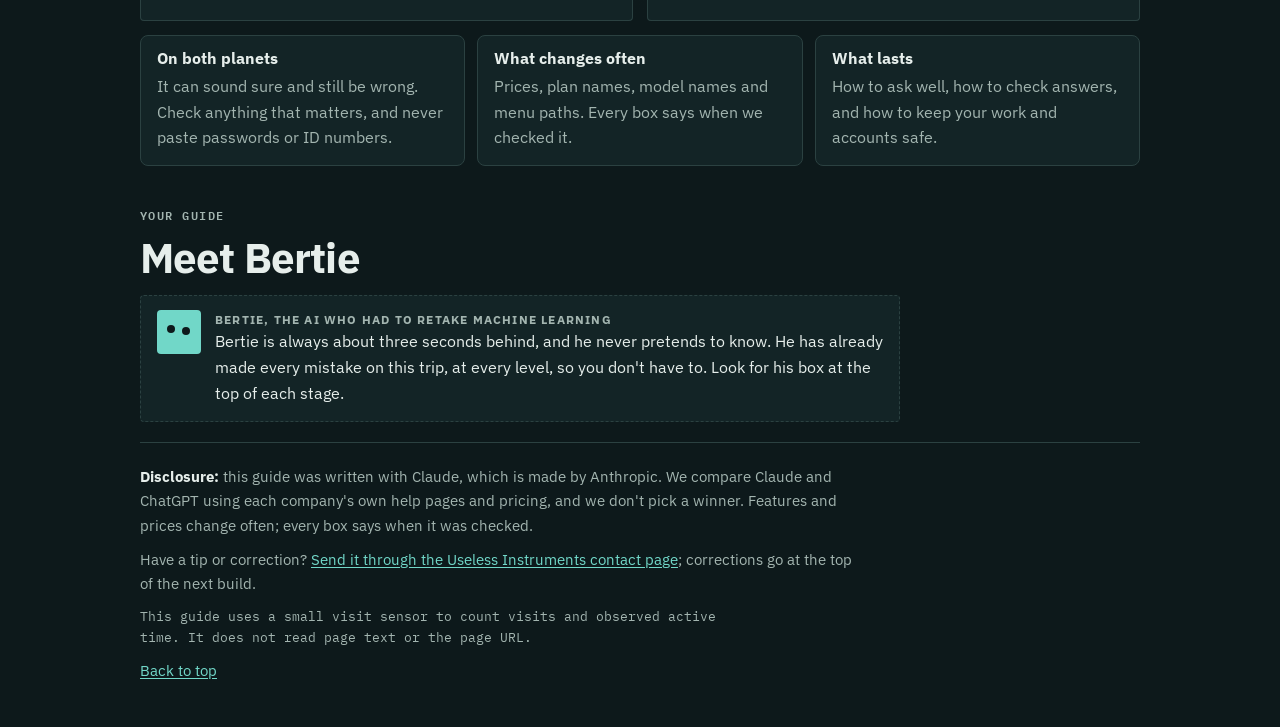
==== commit 1f827f6b: "Add installable AI Planets Guide with offline lessons and resume link" ====
--- a/index.html
+++ b/index.html
@@ -69,6 +69,13 @@
 </style>
 
 <style>:root{padding-top:env(safe-area-inset-top,0px);padding-bottom:env(safe-area-inset-bottom,0px)}</style>
+<link rel="manifest" href="/manifest.json">
+<meta name="theme-color" content="#0d191b">
+<meta name="apple-mobile-web-app-capable" content="yes">
+<meta name="apple-mobile-web-app-status-bar-style" content="default">
+<meta name="apple-mobile-web-app-title" content="AI Planets">
+<link rel="apple-touch-icon" href="/icons/apple-touch-icon.png">
+<script src="/app.js" defer></script>
 </head>
 <body>
 <div class="wrap" id="top">
@@ -96,6 +103,16 @@
       <div class="pl g"><span>ChatGPT</span></div>
     </div>
   </header>
+
+  <aside style="margin:0 0 24px;padding:16px 20px;border:1px solid var(--line);border-radius:8px;background:var(--surface)">
+    <details><summary style="cursor:pointer;color:var(--accent)">Keep this guide on your phone</summary>
+      <p style="margin-top:12px">On iPhone or iPad: open in Safari, tap Share, then Add to Home Screen. On Android: open your browser menu and choose Install app or Add to Home screen.</p>
+      <p>The six guide pages and quiz can work offline after the first successful download. Outside links need internet. Your last lesson is remembered on this device.</p>
+      <button id="install-guide" type="button" class="btn" hidden style="margin-top:12px">Install guide</button>
+    </details>
+    <p id="offline-status" role="status" style="font-size:14px;color:var(--muted);margin-top:8px">Connect once to save the guide for offline reading.</p>
+    <a id="resume-lesson" hidden style="display:none;margin-top:8px">Continue reading</a>
+  </aside>
 
   <nav class="doors" aria-label="Choose where to start">
     <a class="door" href="#quiz"><span>Find my level</span><small>Five quick questions. Then go straight to your stage.</small></a>
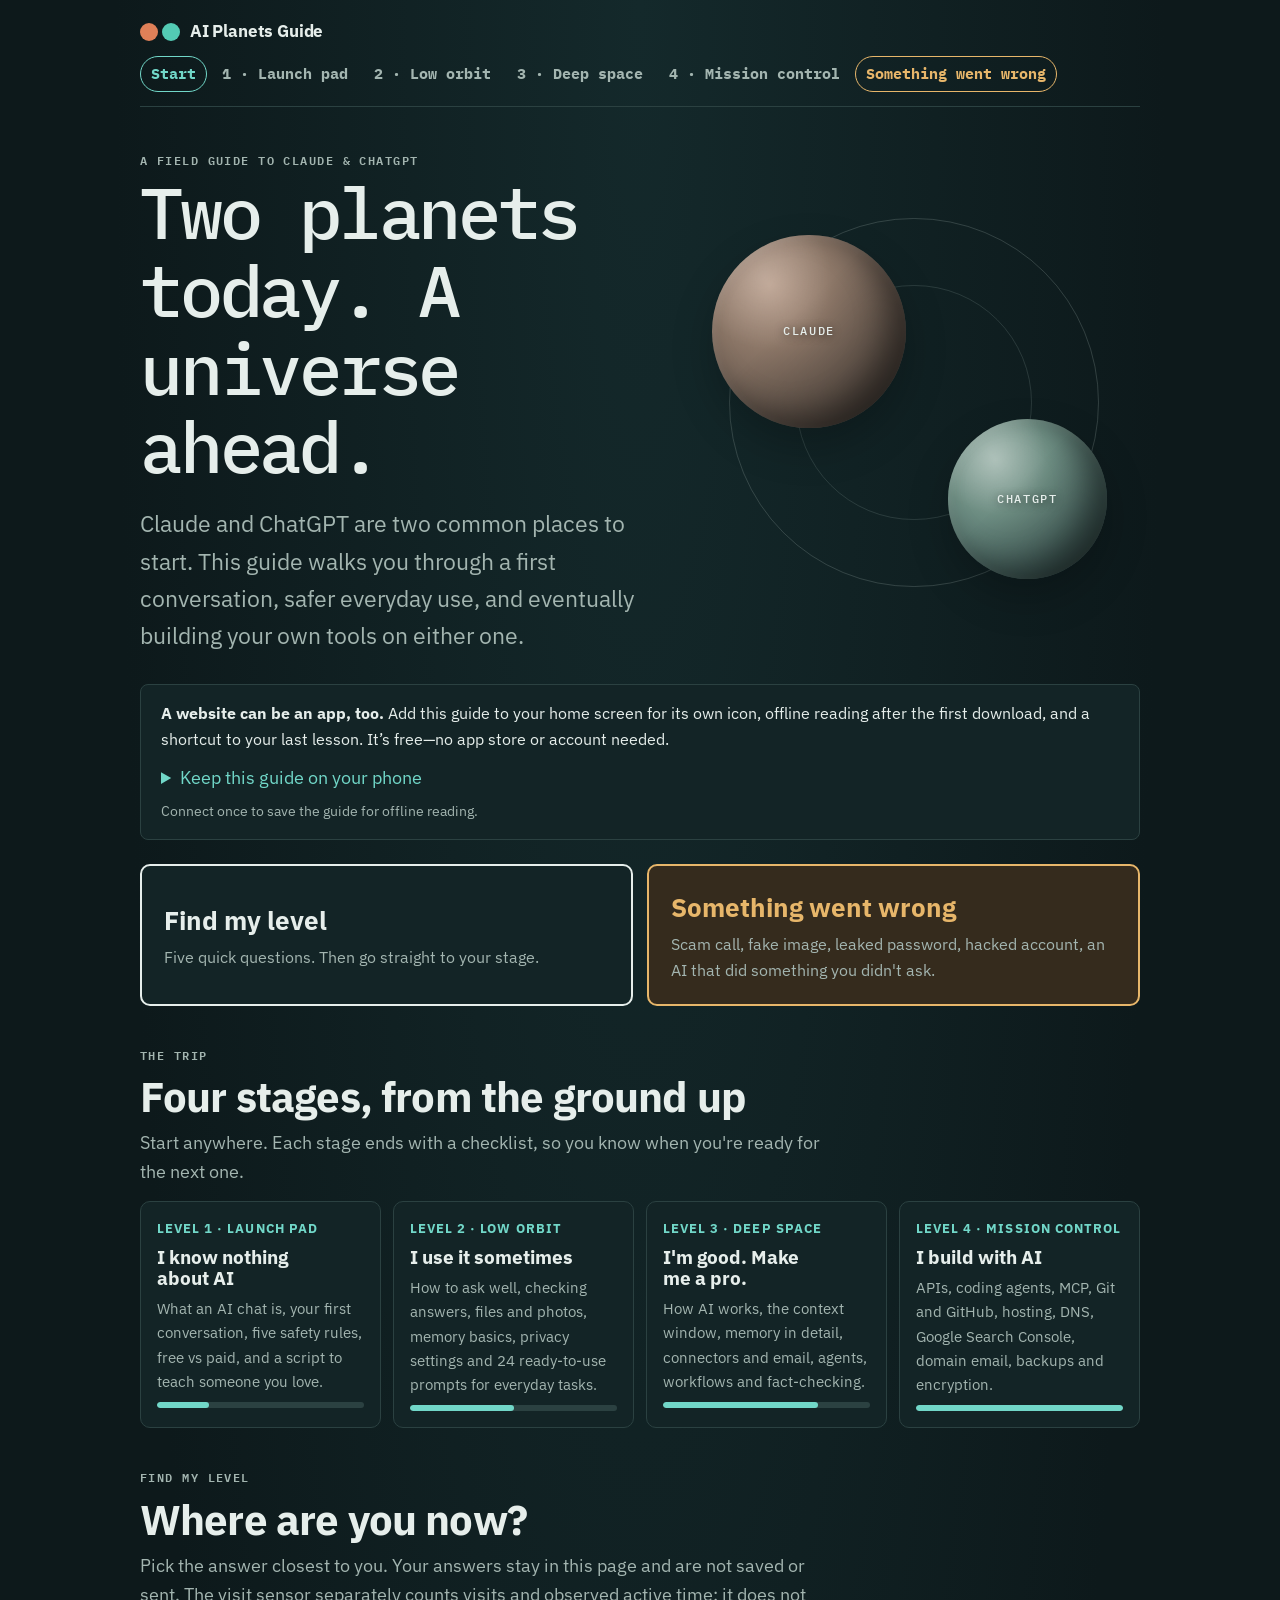
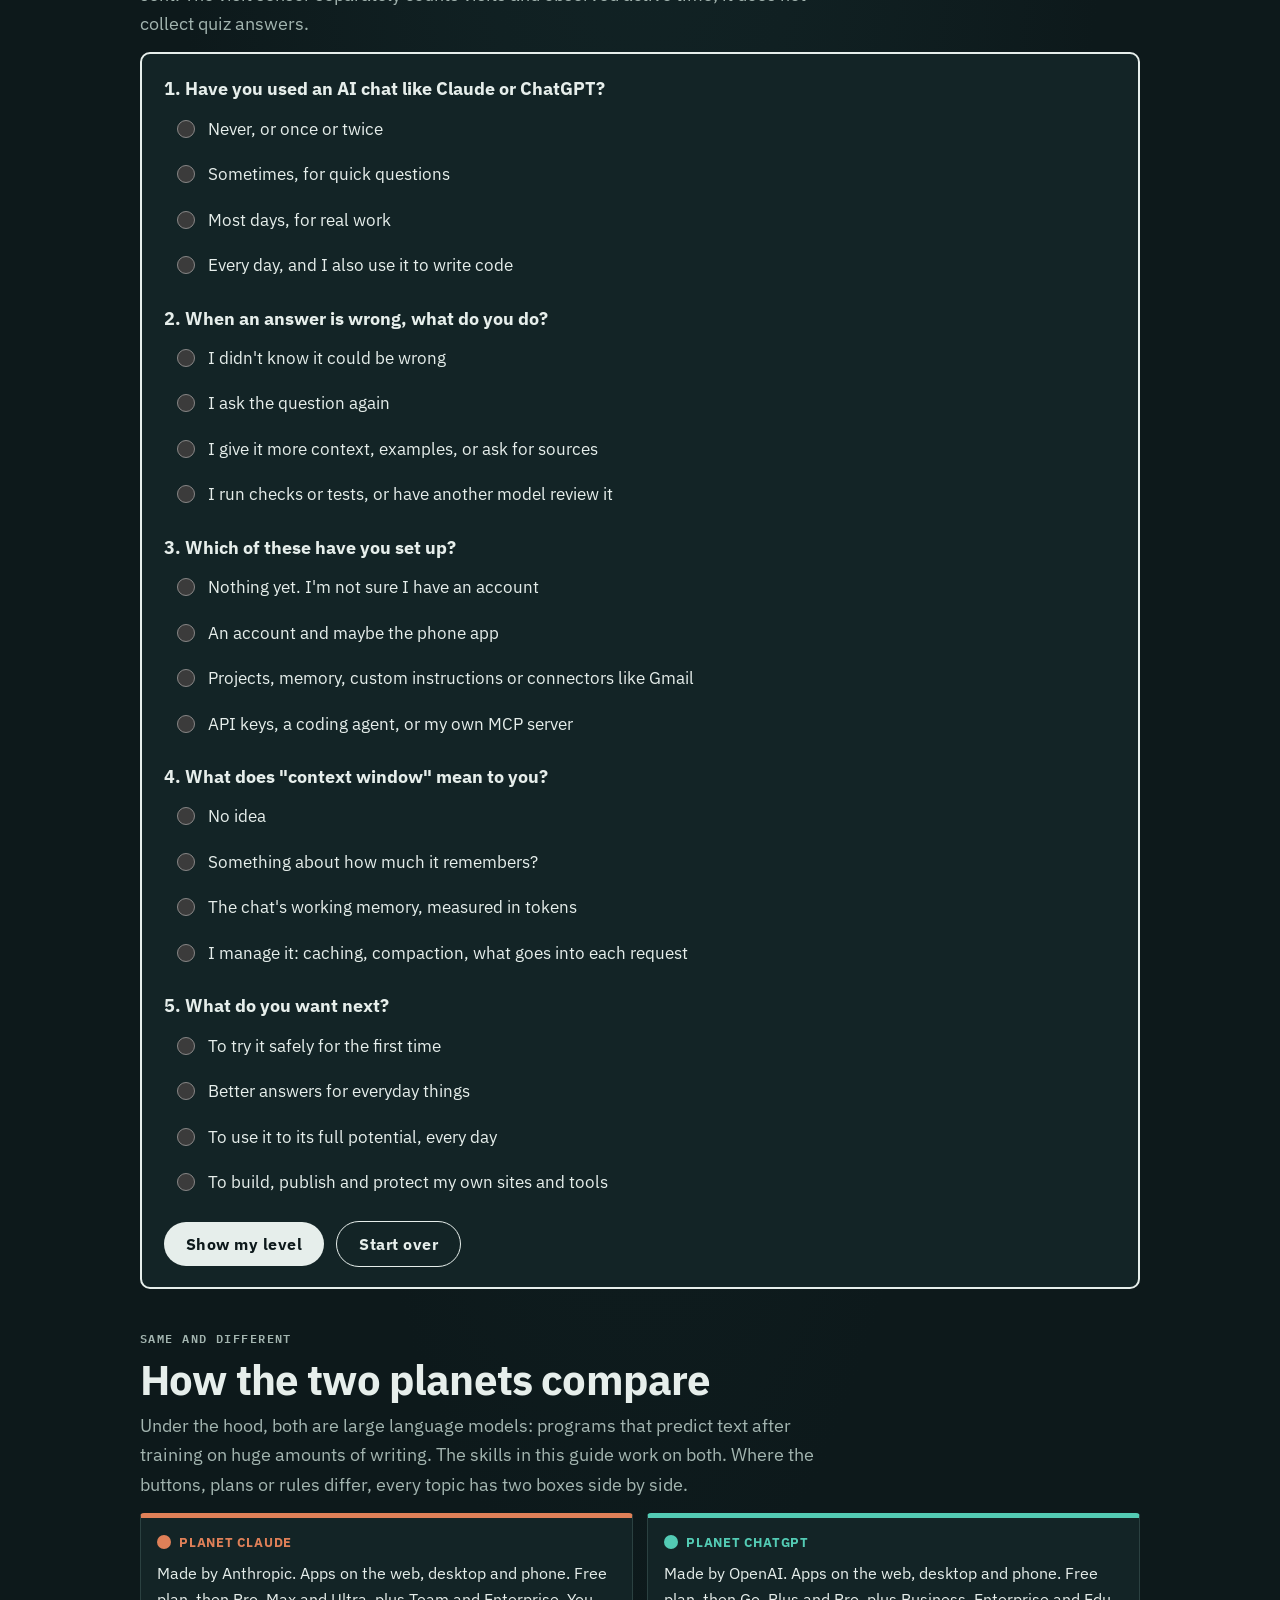
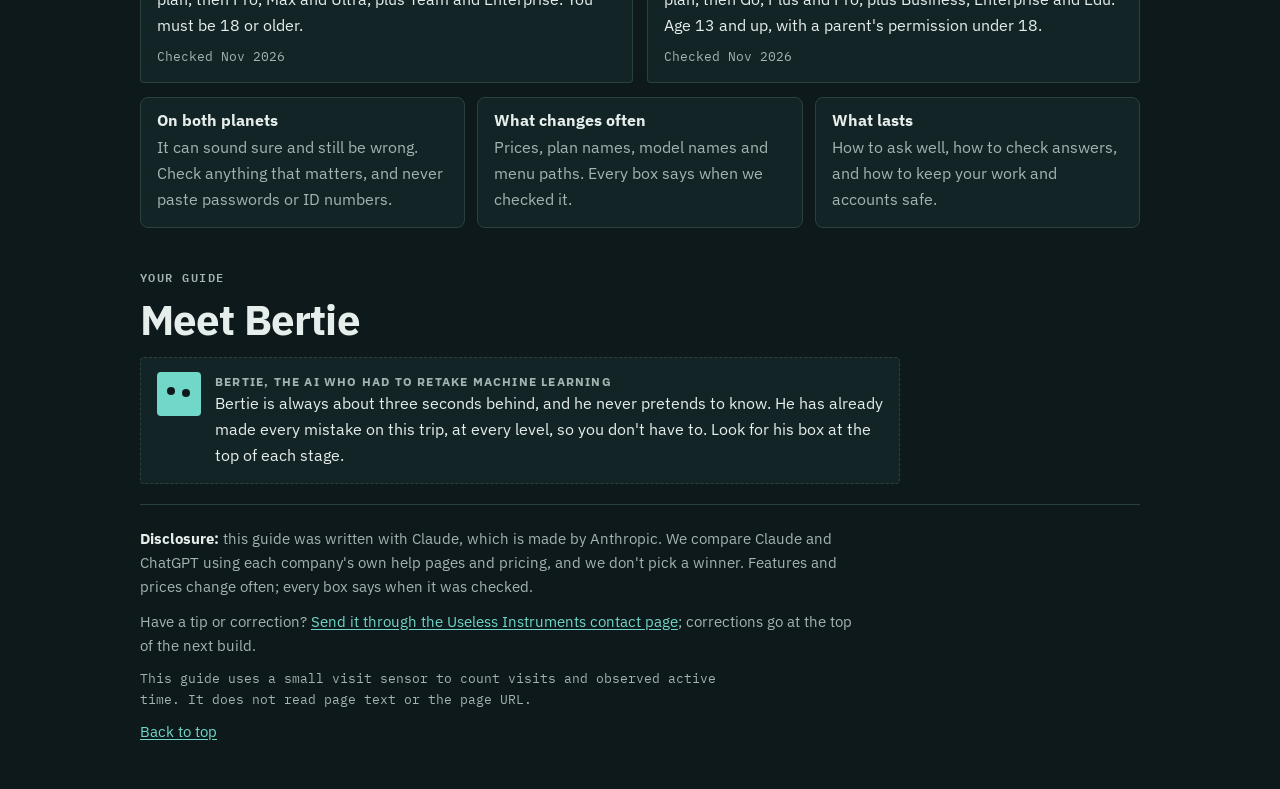
==== commit 65361057: "Explain home screen app benefits beside install instructions" ====
--- a/index.html
+++ b/index.html
@@ -105,6 +105,7 @@
   </header>
 
   <aside style="margin:0 0 24px;padding:16px 20px;border:1px solid var(--line);border-radius:8px;background:var(--surface)">
+    <p style="font-size:16px;margin-bottom:10px"><strong>A website can be an app, too.</strong> Add this guide to your home screen for its own icon, offline reading after the first download, and a shortcut to your last lesson. It’s free—no app store or account needed.</p>
     <details><summary style="cursor:pointer;color:var(--accent)">Keep this guide on your phone</summary>
       <p style="margin-top:12px">On iPhone or iPad: open in Safari, tap Share, then Add to Home Screen. On Android: open your browser menu and choose Install app or Add to Home screen.</p>
       <p>The six guide pages and quiz can work offline after the first successful download. Outside links need internet. Your last lesson is remembered on this device.</p>
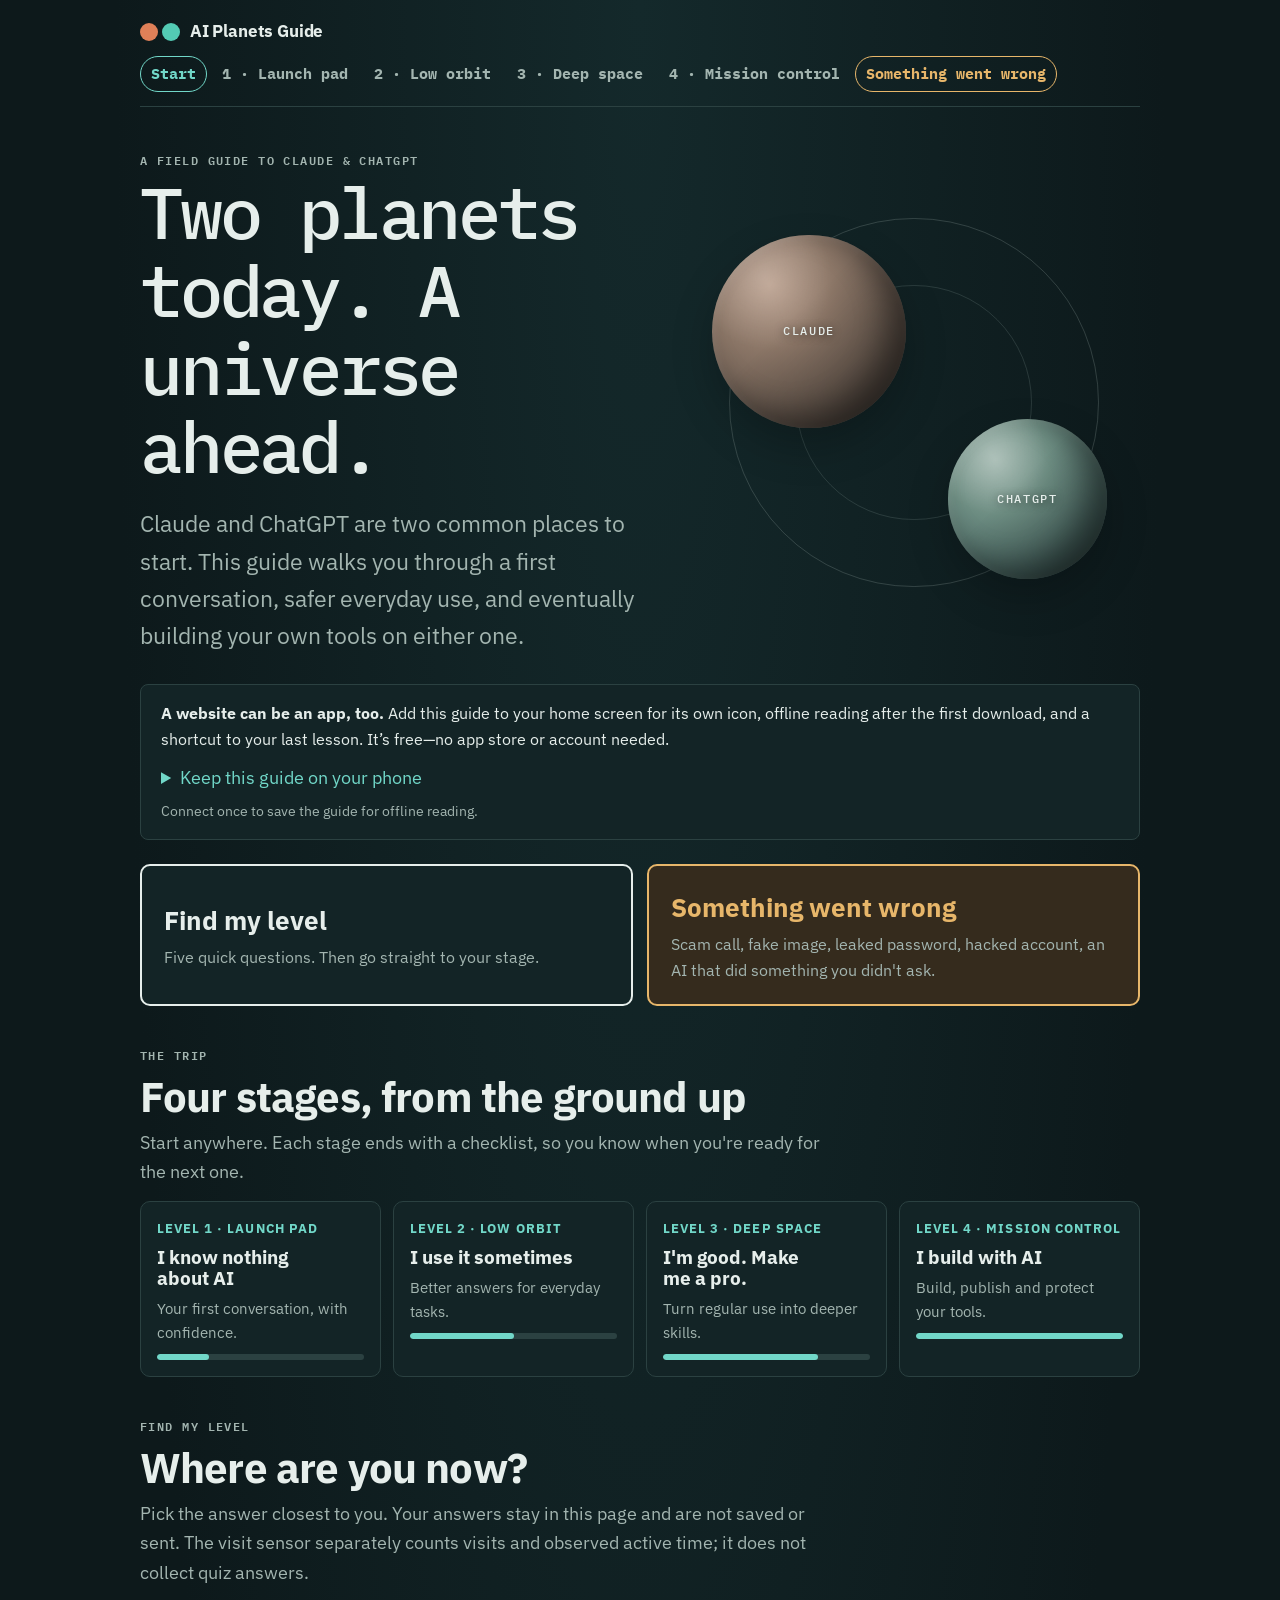
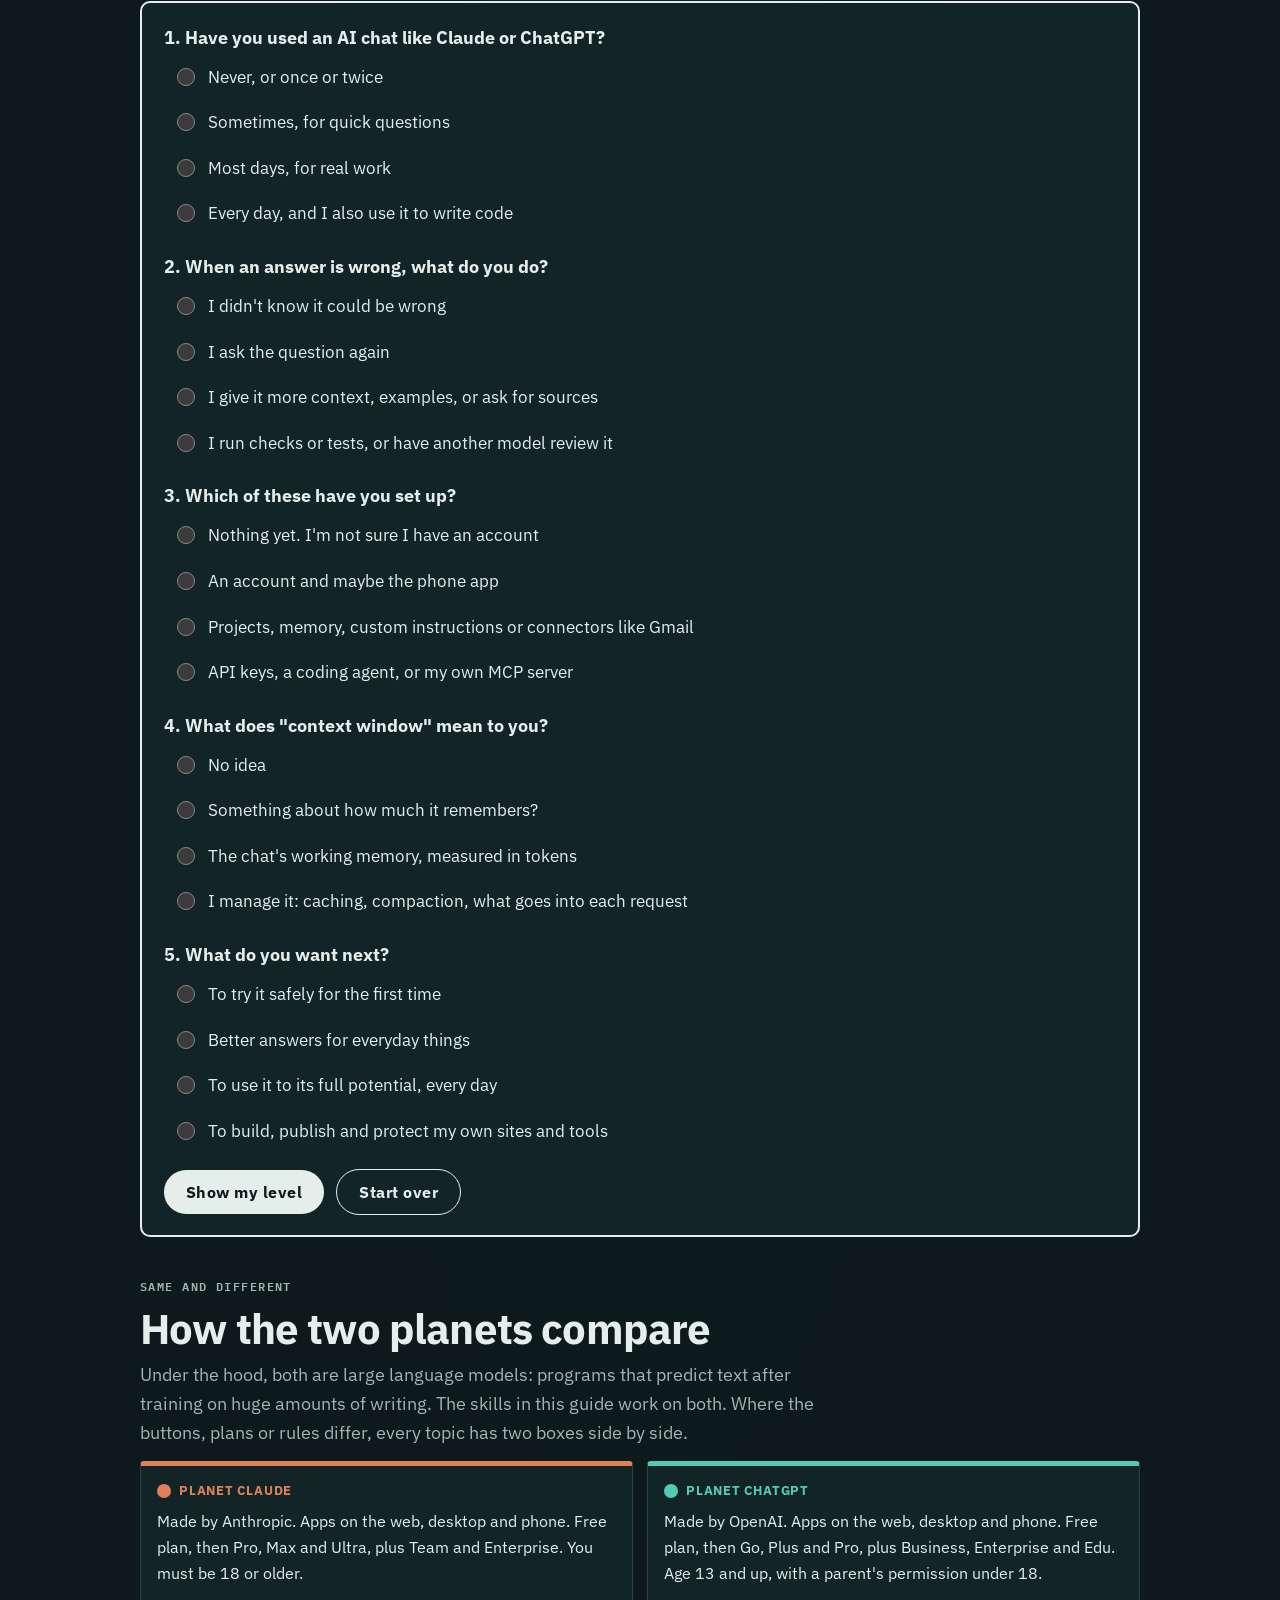
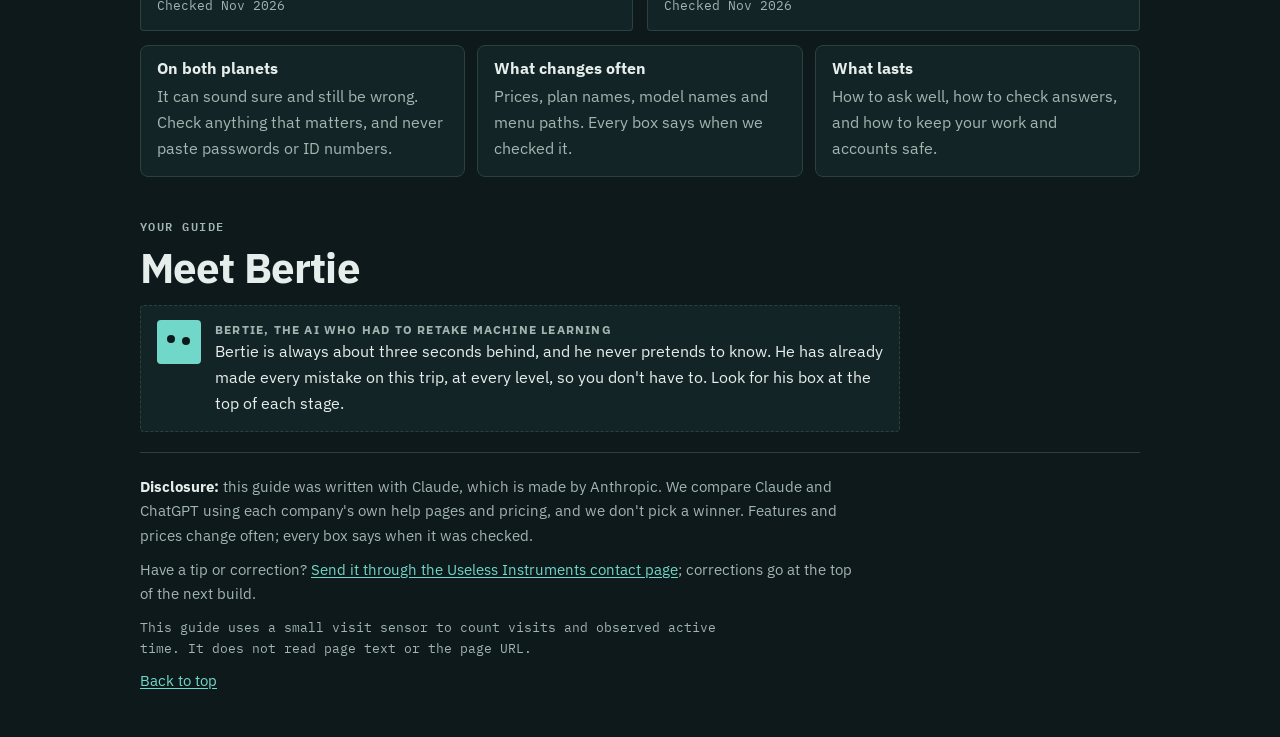
==== commit db1c9c60: "Shorten stage card introductions and keep full details in hover previews" ====
--- a/index.html
+++ b/index.html
@@ -76,7 +76,17 @@
 <meta name="apple-mobile-web-app-title" content="AI Planets">
 <link rel="apple-touch-icon" href="/icons/apple-touch-icon.png">
 <script src="/app.js" defer></script>
-</head>
+<style id="ui-soft-preview-style">
+.ui-soft-preview{position:fixed;z-index:10000;width:min(340px,calc(100vw - 32px));box-sizing:border-box;padding:18px 20px;border:1px solid var(--line,#32464b);border-top:2px solid var(--accent,#6fe5e1);border-radius:12px;background:var(--surface,var(--panel,#15252a));color:var(--ink,#ecf4ee);box-shadow:0 14px 38px #0003;font:14px/1.6 system-ui,sans-serif;opacity:0;visibility:hidden;transform:translateY(7px);transition:opacity .48s ease,transform .55s cubic-bezier(.2,.7,.2,1),visibility 0s .55s;pointer-events:none}
+.ui-soft-preview.is-visible{opacity:1;visibility:visible;transform:translateY(0);transition-delay:0s;pointer-events:auto}
+.ui-soft-preview b{display:block;font-size:15px;line-height:1.4;margin-bottom:8px}.ui-soft-preview p{margin:0;color:var(--muted,#aec1bf)}.ui-soft-preview small{display:block;margin-top:11px;color:var(--accent,#6fe5e1);font:11px/1.4 ui-monospace,monospace}
+@keyframes ui-soft-emerge{from{opacity:.55;transform:translateY(4px)}to{opacity:1;transform:translateY(0)}}
+@media(hover:hover) and (pointer:fine) and (prefers-reduced-motion:no-preference){
+.stages a:is(:hover,:focus-visible) p,.doors .door:is(:hover,:focus-visible) small{animation:ui-soft-emerge .65s ease both}
+}
+@media(prefers-reduced-motion:reduce){.ui-soft-preview{transition:none;transform:none}}
+@media(hover:none),(pointer:coarse),print{.ui-soft-preview{display:none!important}}
+</style></head>
 <body>
 <div class="wrap" id="top">
   <nav class="topnav" aria-label="Guide sections">
@@ -126,10 +136,10 @@
     <p>Start anywhere. Each stage ends with a checklist, so you know when you're ready for the next one.</p>
   </div>
   <ol class="stages">
-    <li><a href="level1.html"><span class="n">Level 1 · Launch pad</span><h3>I know nothing about AI</h3><p>What an AI chat is, your first conversation, five safety rules, free vs paid, and a script to teach someone you love.</p><span class="alt"><i style="width:25%"></i></span></a></li>
-    <li><a href="level2.html"><span class="n">Level 2 · Low orbit</span><h3>I use it sometimes</h3><p>How to ask well, checking answers, files and photos, memory basics, privacy settings and 24 ready-to-use prompts for everyday tasks.</p><span class="alt"><i style="width:50%"></i></span></a></li>
-    <li><a href="level3.html"><span class="n">Level 3 · Deep space</span><h3>I'm good. Make me a pro.</h3><p>How AI works, the context window, memory in detail, connectors and email, agents, workflows and fact-checking.</p><span class="alt"><i style="width:75%"></i></span></a></li>
-    <li><a href="level4.html"><span class="n">Level 4 · Mission control</span><h3>I build with AI</h3><p>APIs, coding agents, MCP, Git and GitHub, hosting, DNS, Google Search Console, domain email, backups and encryption.</p><span class="alt"><i style="width:100%"></i></span></a></li>
+    <li><a href="level1.html" data-preview="What an AI chat is, your first conversation, five safety rules, free vs paid, and a script to teach someone you love."><span class="n">Level 1 · Launch pad</span><h3>I know nothing about AI</h3><p>Your first conversation, with confidence.</p><span class="alt"><i style="width:25%"></i></span></a></li>
+    <li><a href="level2.html" data-preview="How to ask well, checking answers, files and photos, memory basics, privacy settings and 24 ready-to-use prompts for everyday tasks."><span class="n">Level 2 · Low orbit</span><h3>I use it sometimes</h3><p>Better answers for everyday tasks.</p><span class="alt"><i style="width:50%"></i></span></a></li>
+    <li><a href="level3.html" data-preview="How AI works, the context window, memory in detail, connectors and email, agents, workflows and fact-checking."><span class="n">Level 3 · Deep space</span><h3>I'm good. Make me a pro.</h3><p>Turn regular use into deeper skills.</p><span class="alt"><i style="width:75%"></i></span></a></li>
+    <li><a href="level4.html" data-preview="APIs, coding agents, MCP, Git and GitHub, hosting, DNS, Google Search Console, domain email, backups and encryption."><span class="n">Level 4 · Mission control</span><h3>I build with AI</h3><p>Build, publish and protect your tools.</p><span class="alt"><i style="width:100%"></i></span></a></li>
   </ol>
 
   <section class="band" id="quiz" style="scroll-margin-top:12px">
@@ -245,5 +255,42 @@
 </script>
 
 <script defer src="visit-sensor.js"></script>
-</body>
+<script id="ui-soft-preview-script">
+(()=>{
+ const fine=matchMedia('(hover: hover) and (pointer: fine)');
+ const box=document.createElement('aside');box.className='ui-soft-preview';box.id='ui-soft-preview';box.setAttribute('role','tooltip');box.setAttribute('aria-hidden','true');
+ const title=document.createElement('b'),body=document.createElement('p'),hint=document.createElement('small');box.append(title,body,hint);document.body.append(box);
+ let active=null,timer=null,closing=null,savedDescription=null;
+ const clean=s=>String(s||'').replace(/\s+/g,' ').trim();
+ const shorten=s=>s.length>230?s.slice(0,227).replace(/\s+\S*$/,'')+'…':s;
+ function info(a){
+  const card=a.closest('#cards .card');let description='',label=clean(a.textContent),note='';
+  if(card){description=clean(card.querySelector('.evidence-lines > div,p')?.textContent);note='Source preview · click the headline to read';}
+  else if(a.hash&&new URL(a.href).pathname===location.pathname){
+   let target;try{target=document.getElementById(decodeURIComponent(a.hash.slice(1)))}catch{}
+   if(!target)return null;description=clean((target.querySelector('.first')||target.querySelector('.lead')||target.querySelector('p:not(.eyebrow)'))?.textContent);description=description.replace(/^Do this first\s*/i,'');note='Jump to this section';
+  }else if(a.closest('.stages,.doors')){description=clean(a.dataset.preview||a.querySelector('p,small')?.textContent);label=clean(a.querySelector('h3,span')?.textContent);note='Open this guide';}
+  else {
+   const known={
+    'investigations/agent-safety-file-001.html':['Agent Safety File 001','The open evidence log: what has been tested, what remains uncertain and the next review.'],
+    'investigations/editorial-standards.html':['Evidence rules','How the news desk separates reporting, interpretation, uncertainty and corrections.'],
+    'https://www.aiplanets.guide/':['Two Planets · AI field guide','Start with your first AI conversation, or explore prompts, agents and building your own tools.']
+   };
+   const key=Object.keys(known).find(k=>a.href.split('#')[0].endsWith(k));if(!key)return null;[label,description]=known[key];note='Open the guide';
+  }
+  return description?{label,description:shorten(description),note}:null;
+ }
+ function hide(){clearTimeout(timer);clearTimeout(closing);box.classList.remove('is-visible');box.setAttribute('aria-hidden','true');if(active){if(savedDescription===null)active.removeAttribute('aria-describedby');else active.setAttribute('aria-describedby',savedDescription)}active=null;}
+ function position(){if(!active)return;const r=active.getBoundingClientRect(),w=box.offsetWidth,h=box.offsetHeight;box.style.left=Math.max(16,Math.min(r.left,innerWidth-w-16))+'px';box.style.top=Math.max(16,r.bottom+h+16<innerHeight?r.bottom+10:r.top-h-10)+'px';}
+ function show(a){if(!fine.matches)return;if(active===a){clearTimeout(closing);return;}const data=info(a);if(!data)return;hide();active=a;savedDescription=a.getAttribute('aria-describedby');timer=setTimeout(()=>{title.textContent=data.label;body.textContent=data.description;hint.textContent=data.note;position();box.setAttribute('aria-hidden','false');a.setAttribute('aria-describedby',[savedDescription,box.id].filter(Boolean).join(' '));box.classList.add('is-visible')},180);}
+ const selector='#cards .card h2 a,.nav a,.desk-links a,#follow a,.index a,.stages a,.doors a';
+ document.addEventListener('pointerover',e=>{const a=e.target.closest(selector);if(a)show(a)});
+ document.addEventListener('pointerout',e=>{if(active&&active.contains(e.target)&&!active.contains(e.relatedTarget)&&!box.contains(e.relatedTarget))closing=setTimeout(hide,140)});
+ box.addEventListener('pointerenter',()=>clearTimeout(closing));box.addEventListener('pointerleave',hide);
+ document.addEventListener('focusin',e=>{const a=e.target.closest(selector);if(a)show(a)});
+ document.addEventListener('focusout',e=>{if(active===e.target)hide()});
+ document.addEventListener('keydown',e=>{if(e.key==='Escape')hide()});
+ document.addEventListener('click',hide);addEventListener('scroll',()=>{if(active===document.activeElement)position();else hide()},{passive:true});addEventListener('resize',hide);fine.addEventListener('change',hide);
+})();
+</script></body>
 </html>
